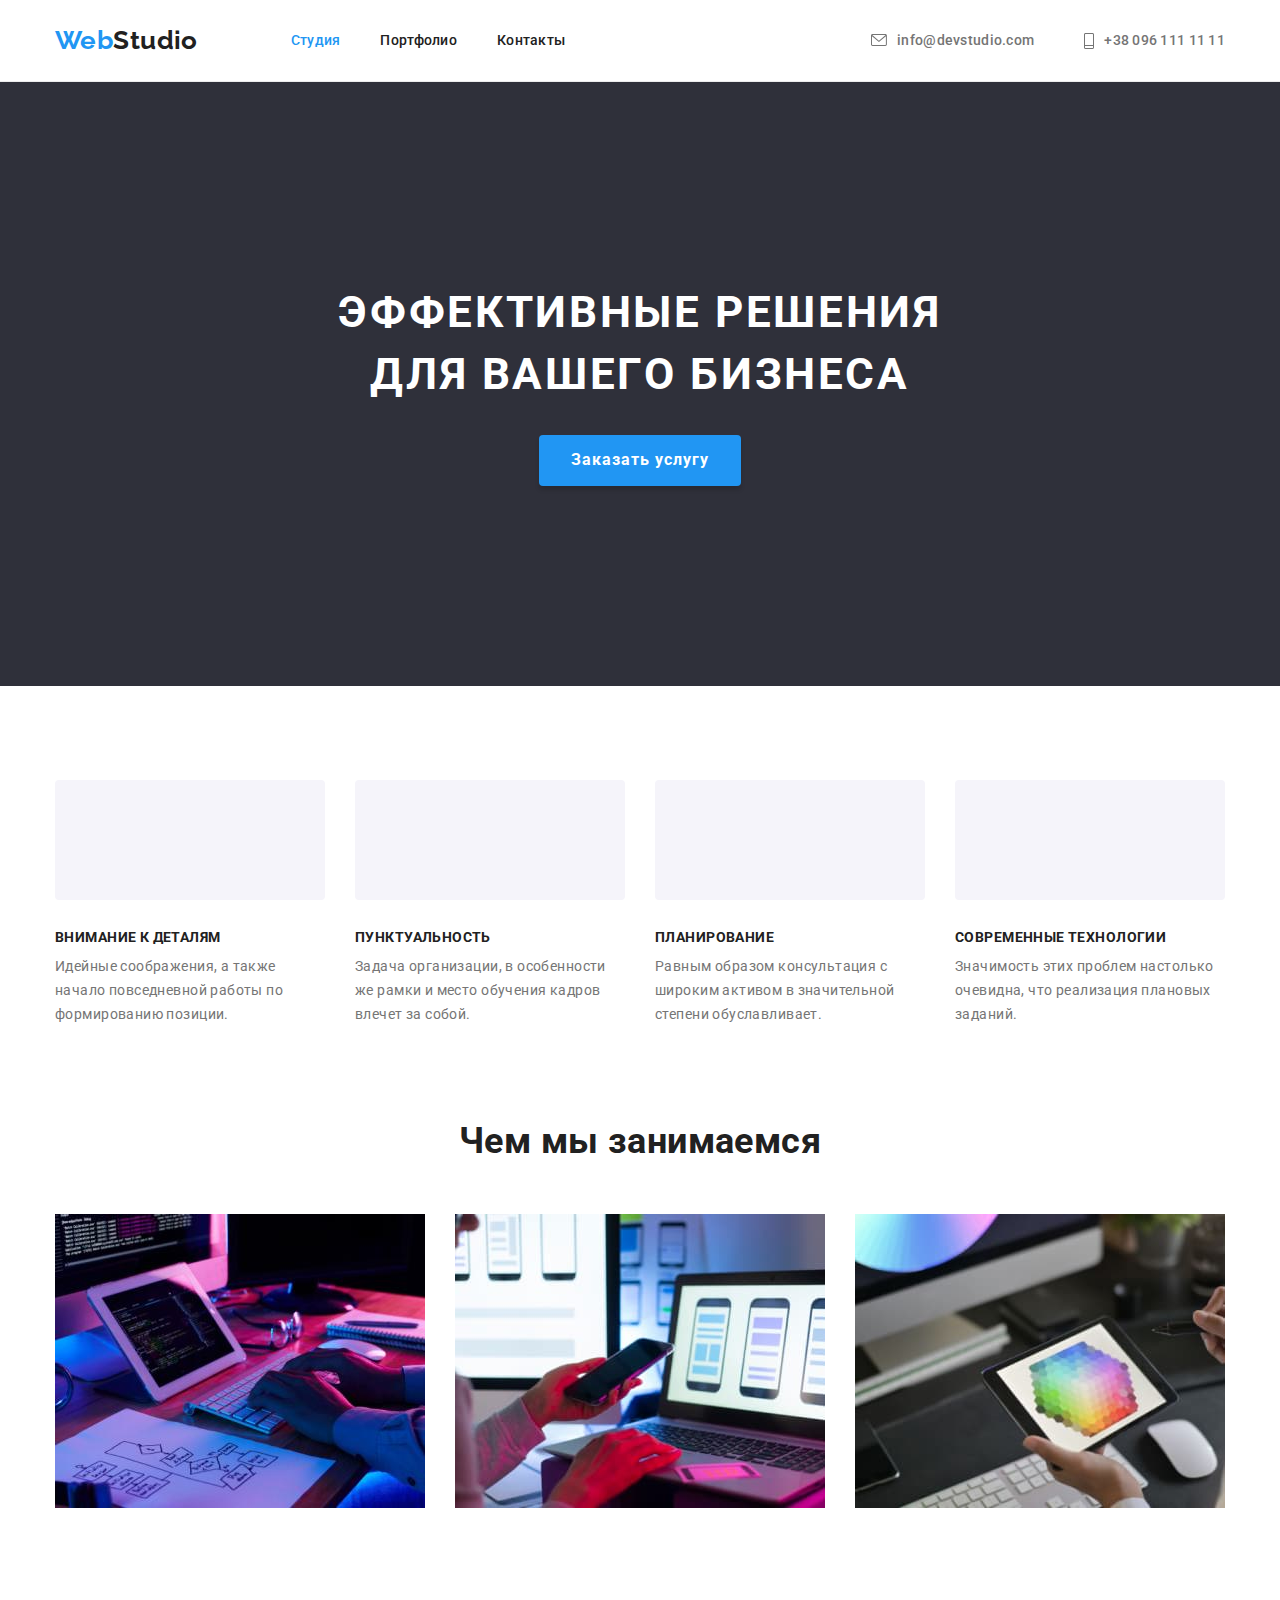
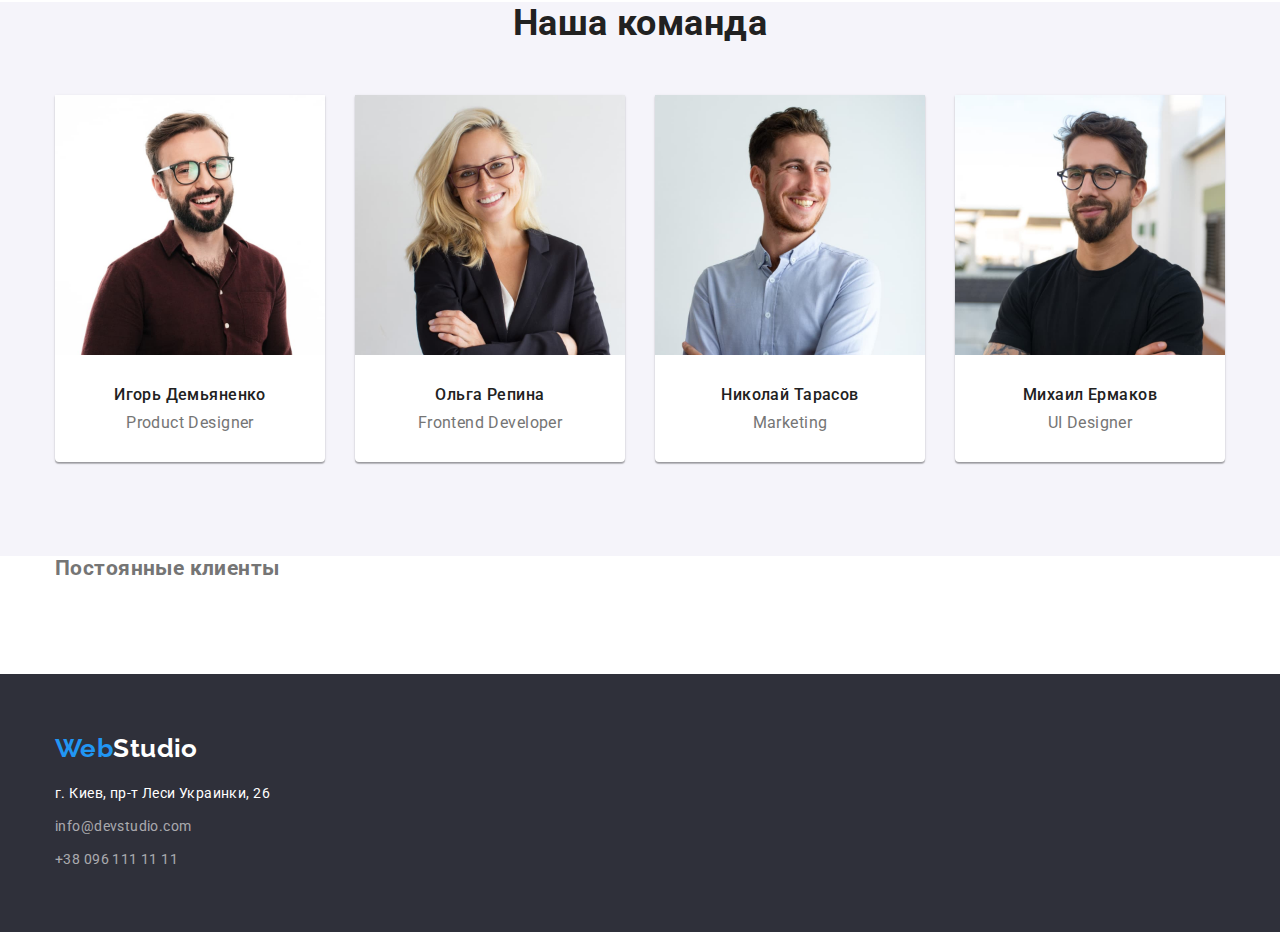
==== index.html @ cab708b4 "сделал коректировки" ====
<!DOCTYPE html>
<html lang="ru">
  <head>
    <meta charset="UTF-8" />
    <meta http-equiv="X-UA-Compatible" content="IE=edge" />
    <meta name="viewport" content="width=device-width, initial-scale=1.0" />
    <link
      href="https://fonts.googleapis.com/css2?family=Raleway:wght@700&family=Roboto:wght@400;500;700;900&display=swap"
      rel="stylesheet"
    />
    <link
      rel="stylesheet"
      href="https://cdnjs.cloudflare.com/ajax/libs/modern-normalize/1.1.0/modern-normalize.min.css"
    />
    <link rel="stylesheet" href="style/styles.css" />
    <title>goit-markup-hw-01</title>
  </head>
  <body>
    <!-- Шапка -->
    <header>
      <div class="conteiner main-nav">
        <nav class="navigator">
          <a href="./index.html" class="logo"><span class="logo-accent">Web</span>Studio</a>
          <ul class="site-nav list">
            <li class="item"><a href="" class="link curent">Студия</a></li>
            <li class="item">
              <a href="./portfolio.html" class="link">Портфолио</a>
            </li>
            <li class="item"><a href="" class="link">Контакты</a></li>
          </ul>
        </nav>
        <ul class="site-contact list">
          <li class="item">
            <a href="tomail:info@devstudio.com" class="link">
              <svg class="contact-icon" width="16" height="12">
                <use href="./images/icons.svg/spriteheader.svg#icon-envelope-hover"></use>
              </svg>
              info@devstudio.com
            </a>
          </li>
          <li class="item">
            <a href="tel:+380961111111" class="link">
              <svg class="contact-icon" width="10" height="16">
                <use href="./images/icons.svg/spriteheader.svg#icon-Vector-2"></use>
              </svg>
              +38 096 111 11 11</a
            >
          </li>
        </ul>
      </div>
    </header>
    <!-- Hero -->
    <main>
      <section class="hero">
        <div class="conteiner">
          <img src="" alt="" />
          <h1 class="title">Эффективные решения<br />для вашего бизнеса</h1>
          <button type="button" class="hero-button">Заказать услугу</button>
        </div>
      </section>
      <!-- peculiarities -->
      <section class="section">
        <div class="conteiner flex-conteiner">
          <h2 class="visually-hidden">Позиция сайта</h2>
          <ul class="feature-list list">
            <li class="item">
              <h3 class="title">Внимание к деталям</h3>
              <p class="paragraf">
                Идейные соображения, а также начало повседневной работы по формированию позиции.
              </p>
            </li>
            <li class="item">
              <h3 class="title">Пунктуальность</h3>
              <p class="paragraf">
                Задача организации, в особенности же рамки и место обучения кадров влечет за собой.
              </p>
            </li>
            <li class="item">
              <h3 class="title">Планирование</h3>
              <p class="paragraf">
                Равным образом консультация с широким активом в значительной степени обуславливает.
              </p>
            </li>
            <li class="item">
              <h3 class="title">Современные технологии</h3>
              <p class="paragraf">
                Значимость этих проблем настолько очевидна, что реализация плановых заданий.
              </p>
            </li>
          </ul>
        </div>
      </section>
      <!-- About -->
      <section class="section padding">
        <div class="conteiner">
          <h2 class="about-title">Чем мы занимаемся</h2>
          <ul class="flex-about list">
            <li class="item">
              <img src="./images/img1.jpg" alt="комп" width="370" />
            </li>
            <li class="item">
              <img src="./images/img2.jpg" alt="телефон" width="370" />
            </li>
            <li class="item">
              <img src="./images/img3.jpg" alt="планшет" width="370" />
            </li>
          </ul>
        </div>
      </section>
      <!-- Team -->
      <section class="about-team section">
        <div class="conteiner">
          <h2 class="title">Наша команда</h2>
          <ul class="flex-team list">
            <li class="item">
              <img src="./images/img(4)(1).jpg" alt="парень" width="270" />
              <h3 class="name">Игорь Демьяненко</h3>
              <p class="profession">Product Designer</p>
            </li>
            <li class="item">
              <img src="./images/img(5)(1).jpg" alt="девушка" width="270" />
              <h3 class="name">Ольга Репина</h3>
              <p class="profession">Frontend Developer</p>
            </li>
            <li class="item">
              <img src="./images/img(6)(1).jpg" alt="парень" width="270" />
              <h3 class="name">Николай Тарасов</h3>
              <p class="profession">Marketing</p>
            </li>
            <li class="item">
              <img src="./images/img(7)(1).jpg" alt="парень в очках" width="270" />
              <h3 class="name">Михаил Ермаков</h3>
              <p class="profession">UI Designer</p>
            </li>
          </ul>
        </div>
      </section>
      <section class="section company">
        <div class="conteiner">
          <h2>Постоянные клиенты</h2>
          <ul class="list">
            <li></li>
            <li></li>
            <li></li>
            <li></li>
            <li></li>
            <li></li>
          </ul>
        </div>
      </section>
    </main>
    <footer class="footer">
      <div class="conteiner contact-menu">
        <a href="./index.html" class="footer-logo"
          ><span class="logo-accent">Web</span><span class="footer-logo-accent">Studio</span></a
        >
        <address>
          <ul class="contact-footer list">
            <li class="item">
              <a href="https://goo.gl/maps/BdsSgtMAJnZPHCbD8" target="_blank" class="address">
                г. Киев, пр-т Леси Украинки, 26
              </a>
            </li>
            <li class="item">
              <a href="tomail:info@devstudio.com" class="link">info@devstudio.com</a>
            </li>
            <li class="item">
              <a href="tel:+380961111111" class="link">+38 096 111 11 11</a>
            </li>
          </ul>
        </address>
      </div>
    </footer>
  </body>
</html>
---- style/styles.css ----
:root {
  --primary-text-color: #757575;
  --accent-color: #2196f3;
  --text-title-color: #212121;
  --text-bottons-color: white;
}

.visually-hidden {
  display: none;
}
body {
  background-color: white;
  color: var(--primary-text-color);
  font-family: 'Roboto', sans-serif;
  font-size: 14px;
  letter-spacing: 0.03em;
}

h1,
h2,
h3,
h4,
h5,
h6,
p {
  padding: 0;
  margin: 0;
}
.list {
  list-style: none;
  padding: 0;
  margin: 0;
}

.conteiner {
  /* outline: 1px solid tomato; */
  width: 1200px;
  padding-left: 15px;
  padding-right: 15px;
  margin-left: auto;
  margin-right: auto;
}

.section {
  padding-top: 94px;
  padding-bottom: 94px;
}

img {
  display: block;
}

/* Logo */
header {
  border-bottom: 1px solid #ececec;
}
.main-nav {
  display: flex;
  align-items: center;
}

.logo {
  display: flex;
  padding-top: 25px;
  padding-bottom: 25px;
  margin-left: auto;

  color: var(--text-title-color);
  font-family: Raleway;
  font-style: normal;
  font-weight: 700;
  font-size: 26px;
  line-height: 31px;
  text-decoration: none;
}
.logo-accent {
  color: var(--accent-color);
}

.navigator {
  display: flex;
  align-items: center;
}
/* Site-nav */
.site-nav {
  display: flex;
  margin-left: 93px;
  align-items: center;
}

.site-nav .link {
  display: flex;
  padding-top: 32px;
  padding-bottom: 32px;
  color: var(--text-title-color);
  font-weight: 500;
  font-size: 14px;
  line-height: 1.1;
  letter-spacing: 0.02em;
  text-decoration: none;
  align-items: center;
}
.site-nav .item:not(:last-child) {
  margin-right: 40px;
}

.site-nav .link:hover,
.site-nav .link:focus,
.contact-footer .link:hover,
.contact-footer .link:focus {
  color: var(--accent-color);
}
.site-nav .link.curent {
  color: var(--accent-color);
}
.site-contact {
  display: flex;
  margin-left: auto;
  align-items: center;
}
.site-contact .item + .item {
  margin-left: 50px;
}

.site-contact .link {
  display: flex;
  align-items: center;
  padding-top: 32px;
  padding-bottom: 32px;

  color: var(--primary-text-color);
  font-weight: 500;
  font-size: 14px;
  line-height: 1.1;
  letter-spacing: 0.02em;
  text-decoration: none;
}

.site-contact .link:hover,
.site-contact .link:focus,
.logo-mail {
  color: var(--accent-color);
}

.contact-icon {
  align-items: center;
  margin-right: 10px;
  fill: currentColor;
}

.mail-icon:hover .mail-icon:focus {
  fill: currentColor;
}

/* страничка index.html */
/* Hero */

.hero-button {
  padding: 10px 32px;
  font-weight: 700;
  font-size: 16px;
  line-height: 1.9;
  display: flex;
  align-items: center;
  letter-spacing: 0.06em;
  color: var(--text-bottons-color);
  background-color: var(--accent-color);
  display: inline-block;
  box-shadow: 0px 4px 4px rgba(0, 0, 0, 0.15);
  border-radius: 4px;
  border: none;
}

.hero-button:hover,
.hero-button:focus {
  color: var(--text-title-color);
  background-color: var(--text-bottons-color);
}

.hero {
  background-color: #2f303a;
  text-align: center;
  padding-top: 200px;
  padding-bottom: 200px;
}

.hero .title {
  font-size: 44px;
  line-height: 1.4;
  letter-spacing: 0.06em;
  text-transform: uppercase;
  color: var(--text-bottons-color);
  margin-top: 0;
  margin-bottom: 30px;
}

/* peculiarities */
.feature-list {
  display: flex;
  flex-direction: row;
}

.feature-list .title {
  margin-top: 0;
  margin-bottom: 10px;
  color: var(--text-title-color);
  font-weight: 700;
  font-size: 14px;
  line-height: 1.1;
  letter-spacing: 0.03em;
  text-transform: uppercase;
}

.feature-list .paragraf {
  width: 270px;
  font-size: 14px;
  line-height: 1.7;
  margin-top: 0;
  margin-bottom: 0;
}

.feature-list .item:not(:last-child) {
  margin-right: 30px;
}

.feature-list .item::before {
  margin-bottom: 30px;
  display: block;
  content: '';
  height: 120px;
  background: #f5f4fa;
  background-image: url(../images/icons.svg/aerial1.svg);
  background-size: 70px 70px;
  background-repeat: no-repeat;
  background-position: center;
  border-radius: 4px;
}

/* About */
.padding {
  padding-top: 0;
}

.flex-about {
  display: flex;
  flex-direction: row;
  align-items: center;
}

.flex-about .item:not(:last-child) {
  margin-right: 30px;
}

.about-title {
  color: var(--text-title-color);
  margin-bottom: 50px;
  font-weight: 700;
  font-size: 36px;
  line-height: 1.2;
  text-align: center;
}
/* About team */

.about-team {
  padding-top: 0;
  background: #f5f4fa;
}

.flex-team {
  display: flex;
  flex-direction: row;
}

.flex-team .item {
  background-color: var(--text-bottons-color);
  box-shadow: 0px 1px 3px rgba(0, 0, 0, 0.12), 0px 1px 1px rgba(0, 0, 0, 0.14),
    0px 2px 1px rgba(0, 0, 0, 0.2);
  border-radius: 0px 0px 4px 4px;
}
.flex-team .item:not(:last-child) {
  margin-right: 30px;
}

.about-team .title {
  color: var(--text-title-color);
  margin-top: 0;
  margin-bottom: 50px;
  font-weight: 700;
  font-size: 36px;
  line-height: 1.2;
  text-align: center;
}
.about-team .name {
  color: var(--text-title-color);
  margin-top: 30px;
  margin-bottom: 10px;
  font-weight: 500;
  font-size: 16px;
  line-height: 1.2;
  text-align: center;
}

.about-team .profession {
  color: var(--primary-text-color);
  margin-top: 0;
  margin-bottom: 30px;
  font-size: 16px;
  line-height: 1.1;
  text-align: center;
}

/* Compay */

.company {
  padding-top: 0;
}

/* footer */

.footer {
  background-color: #2f303a;
  padding-top: 60px;
  padding-bottom: 60px;
}

.footer-logo {
  display: block;
  margin-bottom: 20px;
  color: var(--text-title-color);
  font-family: Raleway;
  font-style: normal;
  font-weight: 700;
  font-size: 26px;
  line-height: 1.1;
  text-decoration: none;
}
.footer-logo-accent {
  color: var(--text-bottons-color);
}

.contact-footer .link {
  font-size: 14px;
  line-height: 1.7;
  color: rgba(255, 255, 255, 0.6);
  text-decoration: none;
  font-style: normal;
}

.contact-footer .contact-footer {
  /* background-color: tomato; */
}

.contact-footer .item {
  margin-bottom: 9px;
}

.contact-footer .item:last-child {
  margin-bottom: 0px;
}

.address {
  font-style: normal;
  text-decoration: none;
  font-size: 14px;
  line-height: 1.7;
  color: var(--text-bottons-color);
}
/* portfolio.html */

.flex-buttons {
  display: flex;
  justify-content: center;
  margin-top: 0;
  margin-bottom: 50px;
}
.flex-buttons .item {
  margin-right: 8px;
}

.flex-buttons .item:last-child {
  margin-right: 0;
}
.buttons {
  padding: 6px 22px;
  font-weight: 500;
  font-size: 16px;
  line-height: 1.6;
  text-align: center;
  letter-spacing: 0.03em;
  color: var(--text-title-color);
  cursor: pointer;
  border: transparent;
  border-radius: 4px;
  /* box-shadow: 0px 3px 1px rgba(0, 0, 0, 0.1), 0px 1px 2px rgba(0, 0, 0, 0.08),
    0px 2px 2px rgba(0, 0, 0, 0.12); */
}

.buttons:hover,
.buttons:focus {
  color: var(--text-bottons-color);
  background-color: var(--accent-color);
  box-shadow: 0px 3px 1px rgba(0, 0, 0, 0.1), 0px 1px 2px rgba(0, 0, 0, 0.08),
    0px 2px 2px rgba(0, 0, 0, 0.12);
}

.list-projects {
  display: flex;
  flex-wrap: wrap;
}

.list-projects .item {
  flex-basis: calc((100% - 60px) / 3);
  margin-right: 30px;
  margin-bottom: 30px;
}

.list-projects .item:nth-child(3n + 3) {
  margin-right: 0;
}

.list-projects .item:nth-last-child(-n + 3) {
  margin-bottom: 0;
}

.project-title {
  border-left: 1px solid #eeeeee;
  border-right: 1px solid #eeeeee;
  border-bottom: 1px solid #eeeeee;
  padding: 20px 24px;
  width: 370px;
}

.list-projects .project {
  color: var(--text-title-color);
  font-weight: 700;
  font-size: 18px;
  line-height: 2;
  letter-spacing: 0.06em;
  text-decoration: none;
}

.list-projects .diction {
  color: var(--primary-text-color);
  margin-top: 4px;
  font-size: 16px;
  line-height: 1.8;
}

.list-projects a {
  text-decoration: none;
}
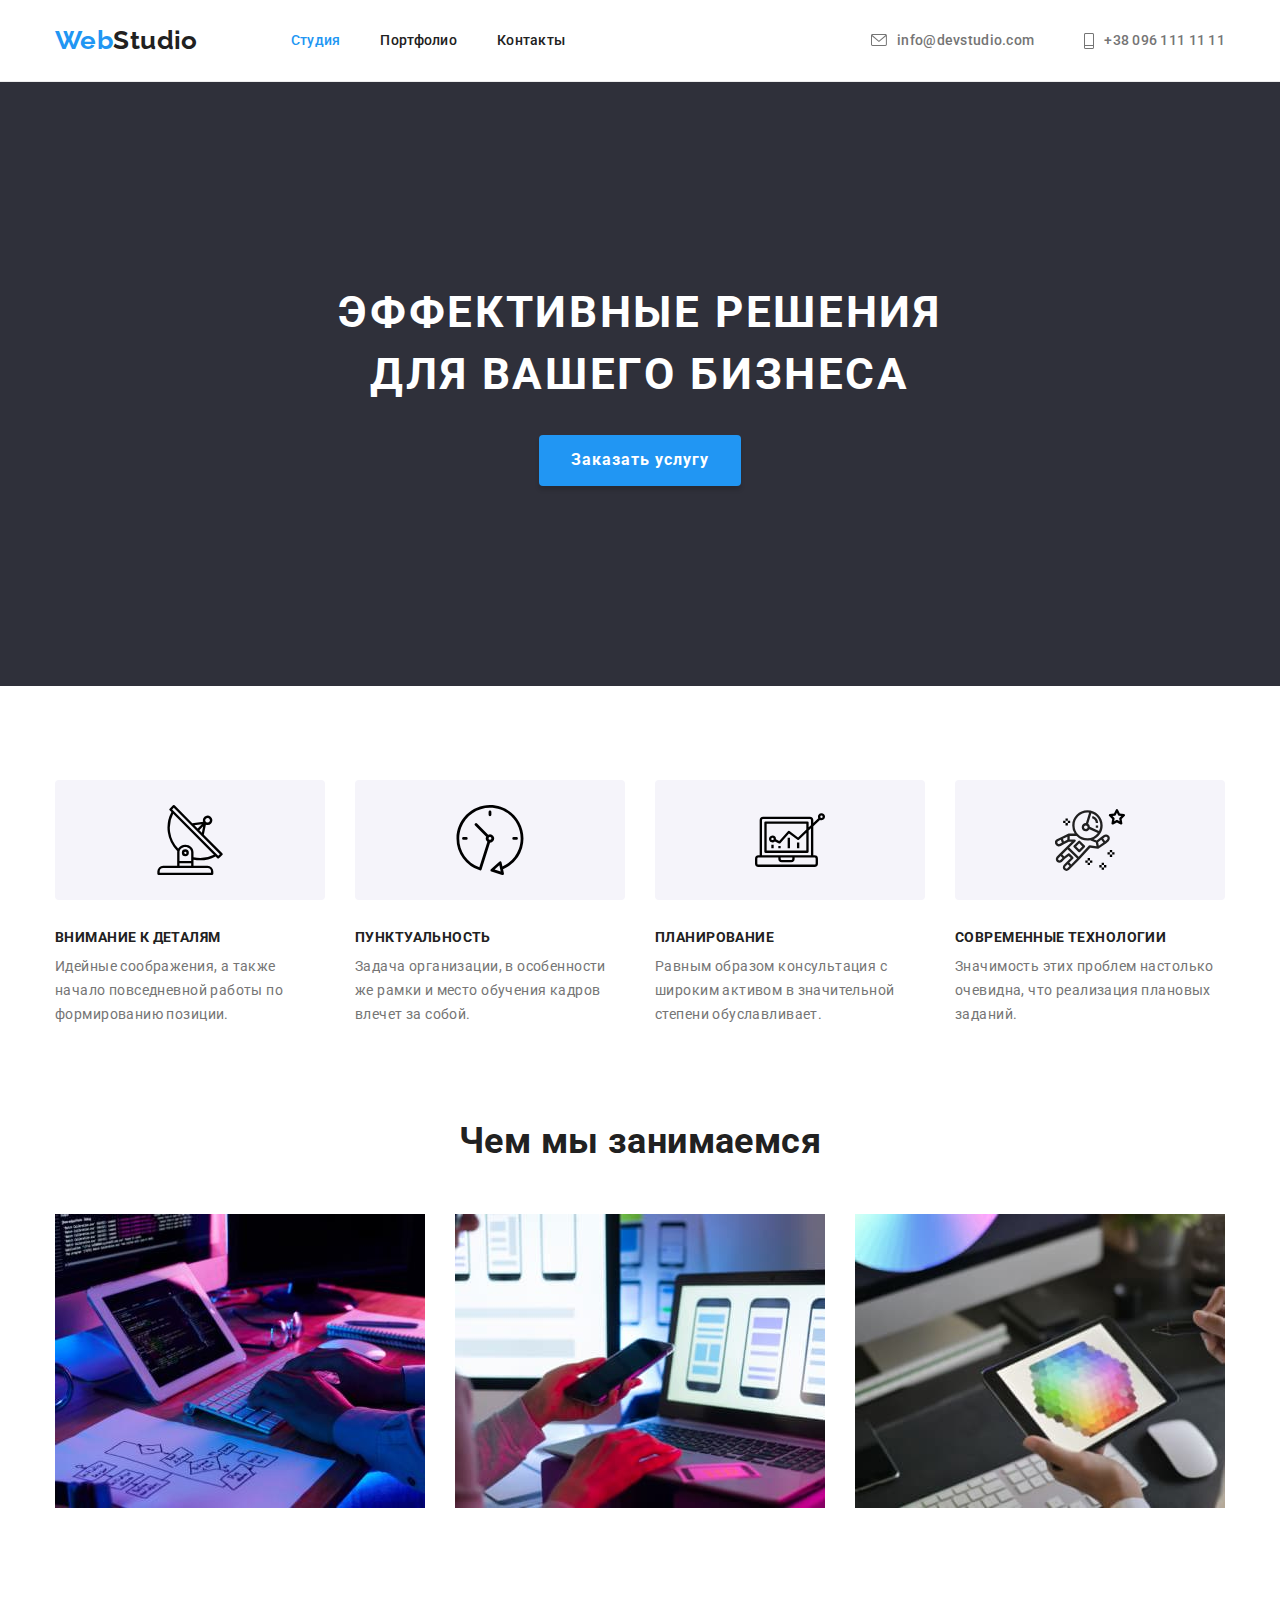
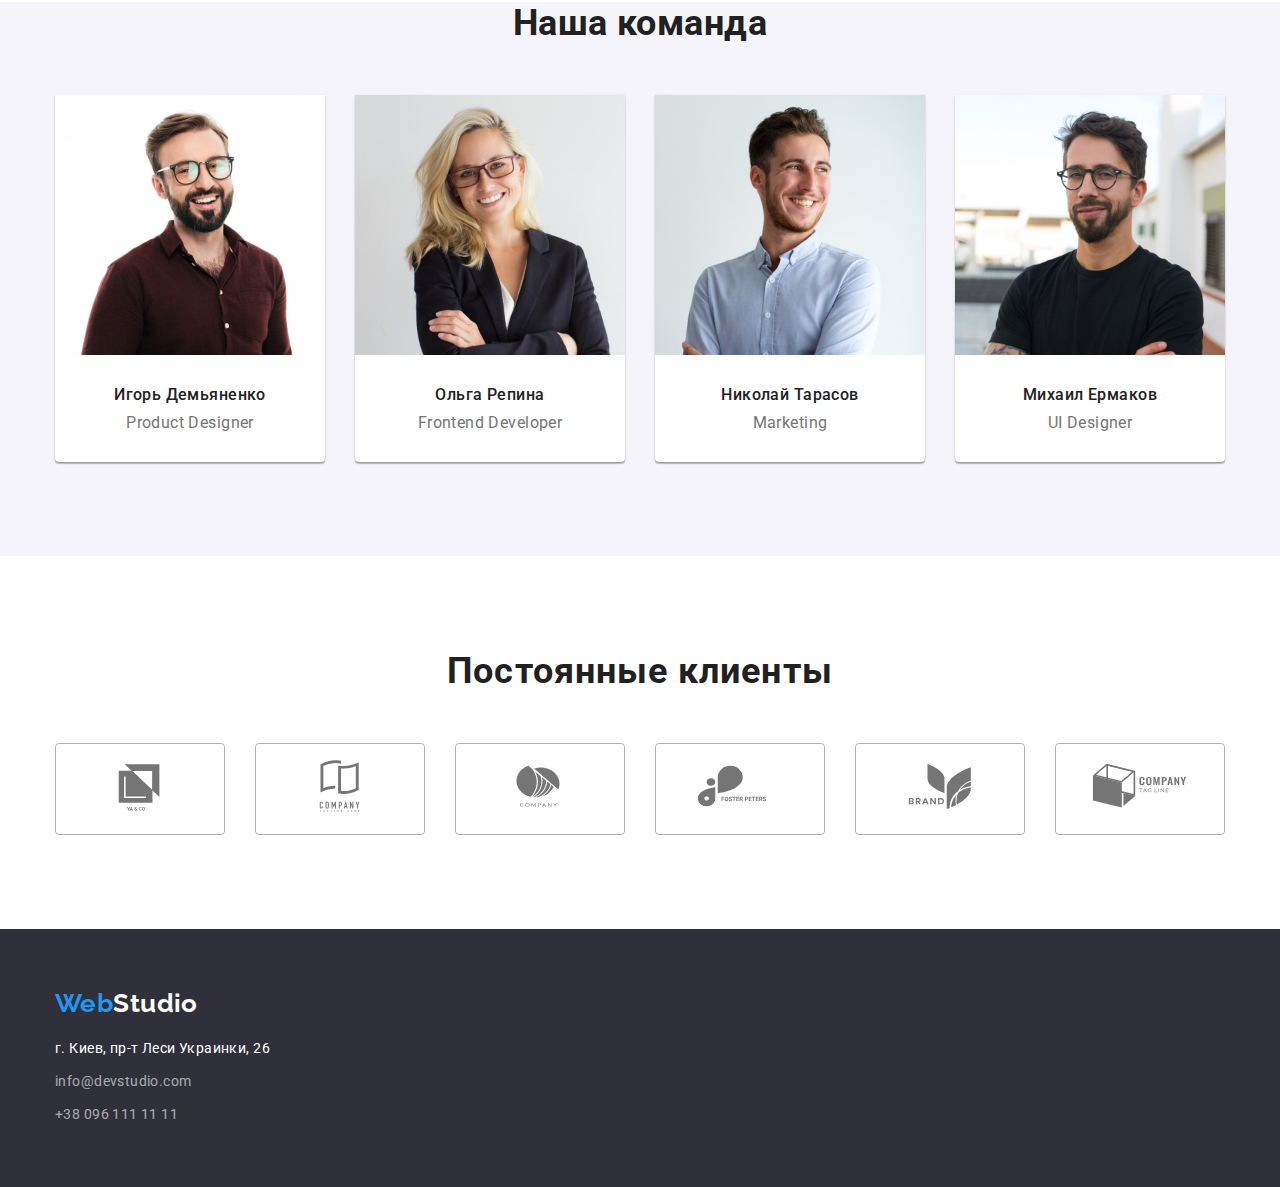
==== commit fea54b2b: "+" ====
--- a/index.html
+++ b/index.html
@@ -33,7 +33,7 @@
           <li class="item">
             <a href="tomail:info@devstudio.com" class="link">
               <svg class="contact-icon" width="16" height="12">
-                <use href="./images/icons.svg/spriteheader.svg#icon-envelope-hover"></use>
+                <use href="./images/icons.svg/header.svg#icon-envelope-hover"></use>
               </svg>
               info@devstudio.com
             </a>
@@ -41,7 +41,7 @@
           <li class="item">
             <a href="tel:+380961111111" class="link">
               <svg class="contact-icon" width="10" height="16">
-                <use href="./images/icons.svg/spriteheader.svg#icon-Vector-2"></use>
+                <use href="./images/icons.svg/header.svg#icon-Vector-2"></use>
               </svg>
               +38 096 111 11 11</a
             >
@@ -64,24 +64,44 @@
           <h2 class="visually-hidden">Позиция сайта</h2>
           <ul class="feature-list list">
             <li class="item">
+              <div class="icon-conteiner">
+                <svg class="feature-icon" width="70" height="70">
+                  <use href="./images/icons.svg/sprite.svg#icon-antenna-1"></use>
+                </svg>
+              </div>
               <h3 class="title">Внимание к деталям</h3>
               <p class="paragraf">
                 Идейные соображения, а также начало повседневной работы по формированию позиции.
               </p>
             </li>
             <li class="item">
+              <div class="icon-conteiner">
+                <svg class="feature-icon" width="70" height="70">
+                  <use href="./images/icons.svg/sprite.svg#icon-clock-1"></use>
+                </svg>
+              </div>
               <h3 class="title">Пунктуальность</h3>
               <p class="paragraf">
                 Задача организации, в особенности же рамки и место обучения кадров влечет за собой.
               </p>
             </li>
             <li class="item">
+              <div class="icon-conteiner">
+                <svg class="feature-icon" width="70" height="70">
+                  <use href="./images/icons.svg/sprite.svg#icon-diagram-1"></use>
+                </svg>
+              </div>
               <h3 class="title">Планирование</h3>
               <p class="paragraf">
                 Равным образом консультация с широким активом в значительной степени обуславливает.
               </p>
             </li>
             <li class="item">
+              <div class="icon-conteiner">
+                <svg class="feature-icon" width="70" height="70">
+                  <use href="./images/icons.svg/sprite.svg#icon-astronaut-1"></use>
+                </svg>
+              </div>
               <h3 class="title">Современные технологии</h3>
               <p class="paragraf">
                 Значимость этих проблем настолько очевидна, что реализация плановых заданий.
@@ -135,16 +155,53 @@
           </ul>
         </div>
       </section>
+      <!-- Company -->
       <section class="section company">
         <div class="conteiner">
-          <h2>Постоянные клиенты</h2>
-          <ul class="list">
-            <li></li>
-            <li></li>
-            <li></li>
-            <li></li>
-            <li></li>
-            <li></li>
+          <h2 class="company-title">Постоянные клиенты</h2>
+          <ul class="company-item list">
+            <li class="company-conteiner">
+              <a href="" class="company-link">
+                <svg class="icon-company" width="106" height="60">
+                  <use href="./images/icons.svg/sprite.svg#icon-Logo"></use>
+                </svg>
+              </a>
+            </li>
+            <li class="company-conteiner">
+              <a href="" class="company-link">
+                <svg class="icon-company" width="106" height="60">
+                  <use href="./images/icons.svg/sprite.svg#icon-Logo-1"></use>
+                </svg>
+              </a>
+            </li>
+            <li class="company-conteiner">
+              <a href="" class="company-link">
+                <svg class="icon-company" width="106" height="60">
+                  <use href="./images/icons.svg/sprite.svg#icon-Logo-2"></use>
+                </svg>
+              </a>
+            </li>
+            <li class="company-conteiner">
+              <a href="" class="company-link">
+                <svg class="icon-company" width="106" height="60">
+                  <use href="./images/icons.svg/sprite.svg#icon-Logo-3"></use>
+                </svg>
+              </a>
+            </li>
+            <li class="company-conteiner">
+              <a href="" class="company-link">
+                <svg class="icon-company" width="106" height="60">
+                  <use href="./images/icons.svg/sprite.svg#icon-Logo-4"></use>
+                </svg>
+              </a>
+            </li>
+            <li class="company-conteiner">
+              <a href="" class="company-link">
+                <svg class="icon-company" width="106" height="60">
+                  <use href="./images/icons.svg/sprite.svg#icon-Logo-6"></use>
+                </svg>
+              </a>
+            </li>
           </ul>
         </div>
       </section>
--- a/style/styles.css
+++ b/style/styles.css
@@ -148,10 +148,6 @@
   fill: currentColor;
 }
 
-.mail-icon:hover .mail-icon:focus {
-  fill: currentColor;
-}
-
 /* страничка index.html */
 /* Hero */
 
@@ -195,6 +191,22 @@
 }
 
 /* peculiarities */
+
+.icon-conteiner {
+  background: #f5f4fa;
+  border-radius: 4px;
+  width: 270px;
+  height: 120px;
+  margin-bottom: 30px;
+  display: flex;
+  align-items: center;
+  justify-content: center;
+}
+
+.feature-icon {
+  align-items: center;
+}
+
 .feature-list {
   display: flex;
   flex-direction: row;
@@ -221,19 +233,6 @@
 
 .feature-list .item:not(:last-child) {
   margin-right: 30px;
-}
-
-.feature-list .item::before {
-  margin-bottom: 30px;
-  display: block;
-  content: '';
-  height: 120px;
-  background: #f5f4fa;
-  background-image: url(../images/icons.svg/aerial1.svg);
-  background-size: 70px 70px;
-  background-repeat: no-repeat;
-  background-position: center;
-  border-radius: 4px;
 }
 
 /* About */
@@ -311,8 +310,54 @@
 
 /* Compay */
 
-.company {
-  padding-top: 0;
+.company-title {
+  margin-bottom: 50px;
+  font-family: 'Roboto';
+  font-style: normal;
+  font-weight: 700;
+  font-size: 36px;
+  line-height: 1.2;
+  text-align: center;
+  letter-spacing: 0.03em;
+  color: var(--text-title-color);
+}
+
+.company-item {
+  display: flex;
+}
+
+.company-conteiner {
+  margin-right: 30px;
+  display: flex;
+  justify-content: center;
+  align-items: center;
+  border: 1px solid #afb1b8;
+  border-radius: 4px;
+  width: 170px;
+  height: 92px;
+  cursor: pointer;
+}
+
+.company-conteiner:hover,
+.company-conteiner:focus {
+  border: 1px solid var(--accent-color);
+}
+
+.company-link {
+  color: var(--primary-text-color);
+}
+
+.company-link:hover,
+.company-link:focus {
+  color: var(--accent-color);
+}
+
+.icon-company {
+  fill: currentColor;
+}
+
+.company-conteiner:last-child {
+  margin-right: 0;
 }
 
 /* footer */
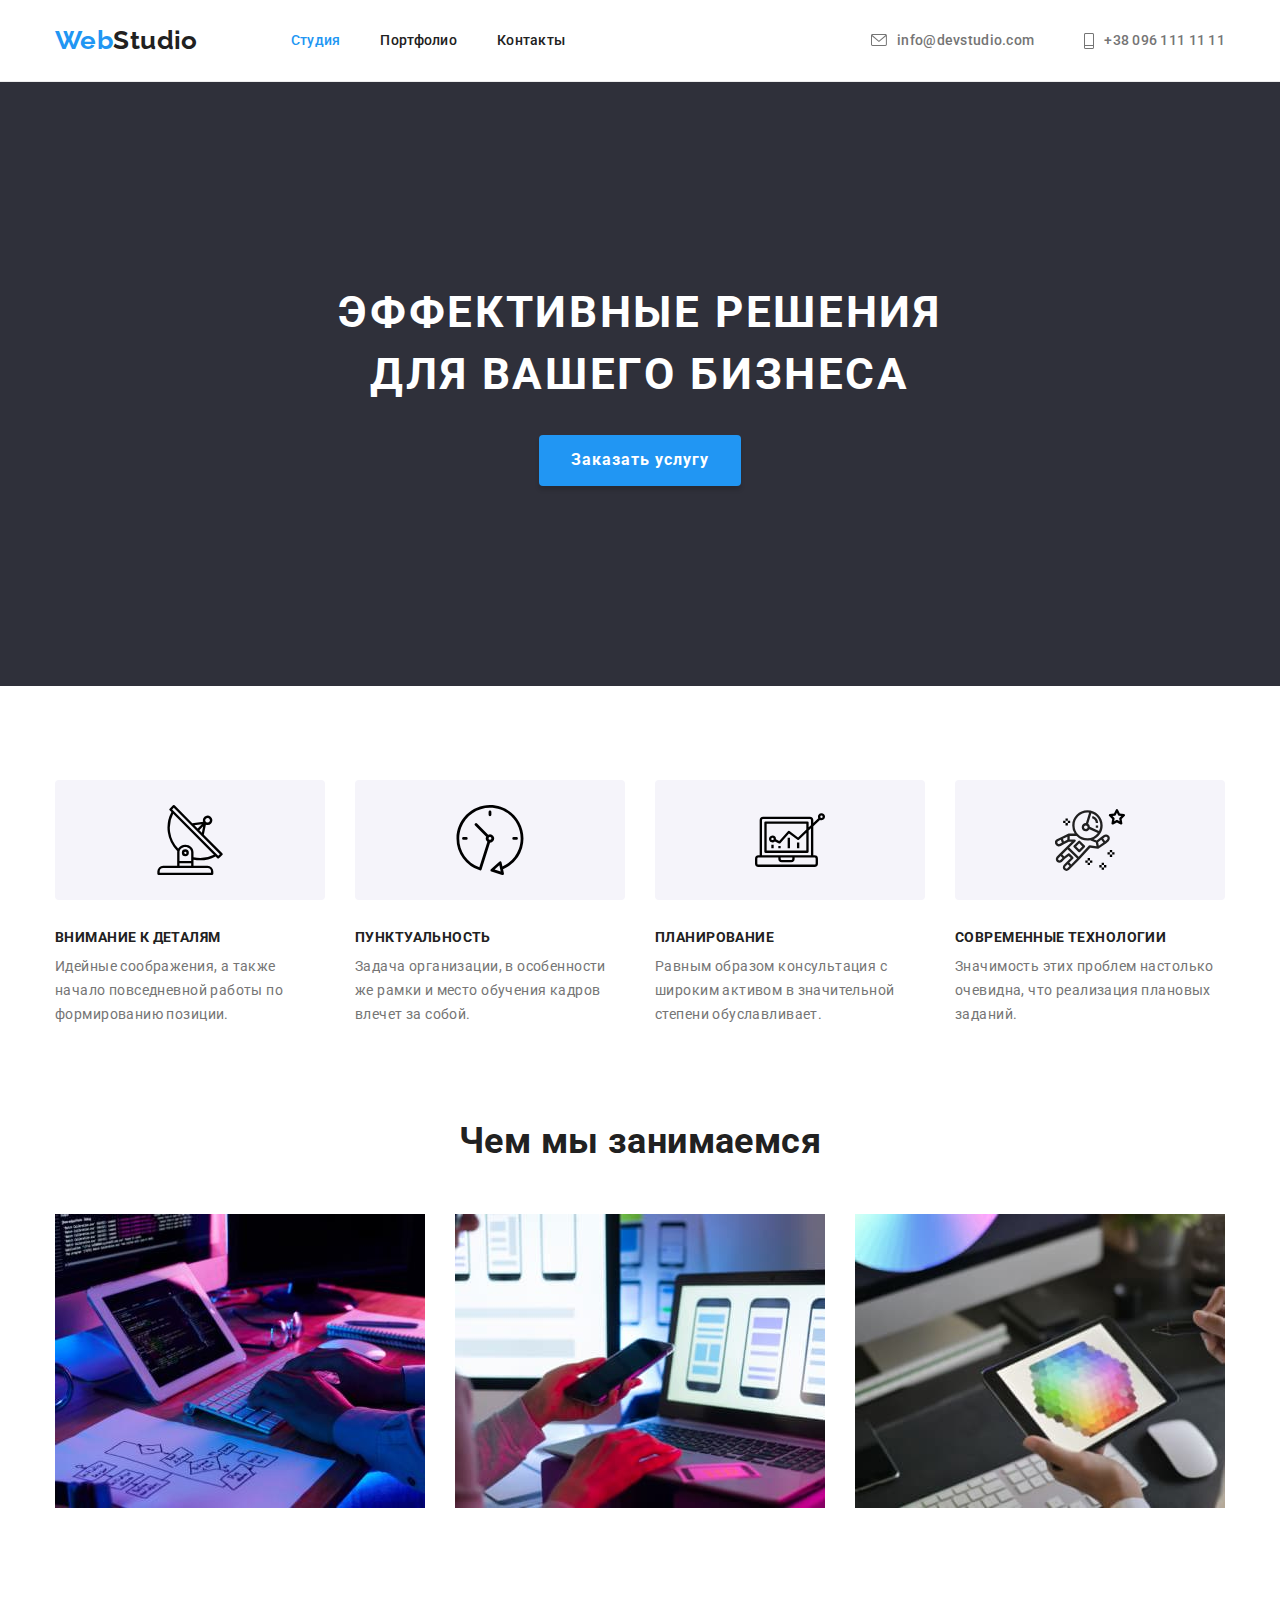
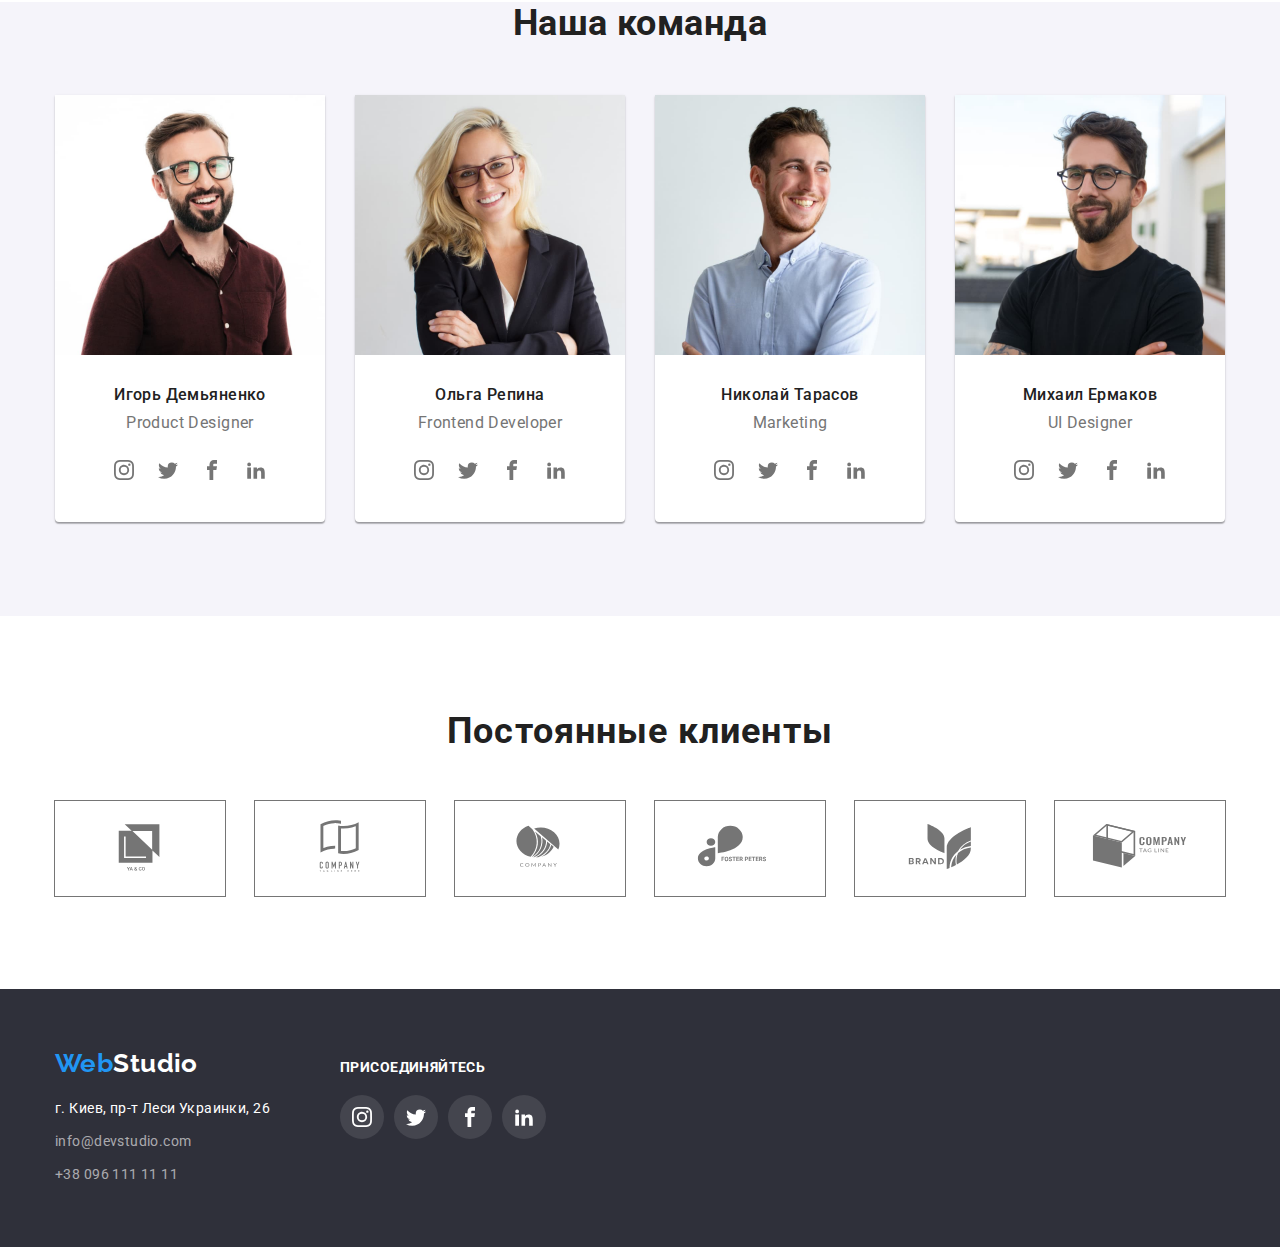
==== commit 18614c27: "дз№4" ====
--- a/index.html
+++ b/index.html
@@ -136,21 +136,129 @@
               <img src="./images/img(4)(1).jpg" alt="парень" width="270" />
               <h3 class="name">Игорь Демьяненко</h3>
               <p class="profession">Product Designer</p>
+              <ul class="flex-social-media list">
+                <li>
+                  <a href="" class="social-link">
+                    <svg class="social-logo" width="20" height="20">
+                      <use href="./images/icons.svg/sprite.svg#icon-instagram"></use></svg
+                  ></a>
+                </li>
+                <li>
+                  <a href="" class="social-link">
+                    <svg class="social-logo" width="20" height="20">
+                      <use href="./images/icons.svg/sprite.svg#icon-twitter"></use></svg
+                  ></a>
+                </li>
+                <li>
+                  <a href="" class="social-link">
+                    <svg class="social-logo" width="20" height="20">
+                      <use href="./images/icons.svg/sprite.svg#icon-facebook"></use></svg
+                  ></a>
+                </li>
+                <li></li>
+                <li>
+                  <a href="" class="social-link">
+                    <svg class="social-logo" width="20" height="20">
+                      <use href="./images/icons.svg/sprite.svg#icon-linkedin2"></use></svg
+                  ></a>
+                </li>
+              </ul>
             </li>
             <li class="item">
               <img src="./images/img(5)(1).jpg" alt="девушка" width="270" />
               <h3 class="name">Ольга Репина</h3>
               <p class="profession">Frontend Developer</p>
+              <ul class="flex-social-media list">
+                <li>
+                  <a href="" class="social-link">
+                    <svg class="social-logo" width="20" height="20">
+                      <use href="./images/icons.svg/sprite.svg#icon-instagram"></use></svg
+                  ></a>
+                </li>
+                <li>
+                  <a href="" class="social-link">
+                    <svg class="social-logo" width="20" height="20">
+                      <use href="./images/icons.svg/sprite.svg#icon-twitter"></use></svg
+                  ></a>
+                </li>
+                <li>
+                  <a href="" class="social-link">
+                    <svg class="social-logo" width="20" height="20">
+                      <use href="./images/icons.svg/sprite.svg#icon-facebook"></use></svg
+                  ></a>
+                </li>
+                <li></li>
+                <li>
+                  <a href="" class="social-link">
+                    <svg class="social-logo" width="20" height="20">
+                      <use href="./images/icons.svg/sprite.svg#icon-linkedin2"></use></svg
+                  ></a>
+                </li>
+              </ul>
             </li>
             <li class="item">
               <img src="./images/img(6)(1).jpg" alt="парень" width="270" />
               <h3 class="name">Николай Тарасов</h3>
               <p class="profession">Marketing</p>
+              <ul class="flex-social-media list">
+                <li>
+                  <a href="" class="social-link">
+                    <svg class="social-logo" width="20" height="20">
+                      <use href="./images/icons.svg/sprite.svg#icon-instagram"></use></svg
+                  ></a>
+                </li>
+                <li>
+                  <a href="" class="social-link">
+                    <svg class="social-logo" width="20" height="20">
+                      <use href="./images/icons.svg/sprite.svg#icon-twitter"></use></svg
+                  ></a>
+                </li>
+                <li>
+                  <a href="" class="social-link">
+                    <svg class="social-logo" width="20" height="20">
+                      <use href="./images/icons.svg/sprite.svg#icon-facebook"></use></svg
+                  ></a>
+                </li>
+                <li></li>
+                <li>
+                  <a href="" class="social-link">
+                    <svg class="social-logo" width="20" height="20">
+                      <use href="./images/icons.svg/sprite.svg#icon-linkedin2"></use></svg
+                  ></a>
+                </li>
+              </ul>
             </li>
             <li class="item">
               <img src="./images/img(7)(1).jpg" alt="парень в очках" width="270" />
               <h3 class="name">Михаил Ермаков</h3>
               <p class="profession">UI Designer</p>
+              <ul class="flex-social-media list">
+                <li>
+                  <a href="" class="social-link">
+                    <svg class="social-logo" width="20" height="20">
+                      <use href="./images/icons.svg/sprite.svg#icon-instagram"></use></svg
+                  ></a>
+                </li>
+                <li>
+                  <a href="" class="social-link">
+                    <svg class="social-logo" width="20" height="20">
+                      <use href="./images/icons.svg/sprite.svg#icon-twitter"></use></svg
+                  ></a>
+                </li>
+                <li>
+                  <a href="" class="social-link">
+                    <svg class="social-logo" width="20" height="20">
+                      <use href="./images/icons.svg/sprite.svg#icon-facebook"></use></svg
+                  ></a>
+                </li>
+                <li></li>
+                <li>
+                  <a href="" class="social-link">
+                    <svg class="social-logo" width="20" height="20">
+                      <use href="./images/icons.svg/sprite.svg#icon-linkedin2"></use></svg
+                  ></a>
+                </li>
+              </ul>
             </li>
           </ul>
         </div>
@@ -208,24 +316,56 @@
     </main>
     <footer class="footer">
       <div class="conteiner contact-menu">
-        <a href="./index.html" class="footer-logo"
-          ><span class="logo-accent">Web</span><span class="footer-logo-accent">Studio</span></a
-        >
-        <address>
-          <ul class="contact-footer list">
-            <li class="item">
-              <a href="https://goo.gl/maps/BdsSgtMAJnZPHCbD8" target="_blank" class="address">
-                г. Киев, пр-т Леси Украинки, 26
-              </a>
-            </li>
-            <li class="item">
-              <a href="tomail:info@devstudio.com" class="link">info@devstudio.com</a>
-            </li>
-            <li class="item">
-              <a href="tel:+380961111111" class="link">+38 096 111 11 11</a>
-            </li>
-          </ul>
-        </address>
+        <div>
+          <a href="./index.html" class="footer-logo"
+            ><span class="logo-accent">Web</span><span class="footer-logo-accent">Studio</span></a
+          >
+          <address>
+            <ul class="contact-footer list">
+              <li class="item">
+                <a href="https://goo.gl/maps/BdsSgtMAJnZPHCbD8" target="_blank" class="address">
+                  г. Киев, пр-т Леси Украинки, 26
+                </a>
+              </li>
+              <li class="item">
+                <a href="tomail:info@devstudio.com" class="link">info@devstudio.com</a>
+              </li>
+              <li class="item">
+                <a href="tel:+380961111111" class="link">+38 096 111 11 11</a>
+              </li>
+            </ul>
+          </address>
+        </div>
+        <div class="connect">
+          <h3 class="footer-social">присоединяйтесь</h3>
+          <ul class="footer-list list">
+            <li class="footer-social-item">
+              <a href="" class="footer-social-link">
+                <svg class="footer-social-logo" width="20" height="20">
+                  <use href="./images/icons.svg/sprite.svg#icon-instagram"></use></svg
+              ></a>
+            </li>
+            <li class="footer-social-item">
+              <a href="" class="footer-social-link">
+                <svg class="footer-social-logo" width="20" height="20">
+                  <use href="./images/icons.svg/sprite.svg#icon-twitter"></use></svg
+              ></a>
+            </li>
+            <li class="footer-social-item">
+              <a href="" class="footer-social-link">
+                <svg class="footer-social-logo" width="20" height="20">
+                  <use href="./images/icons.svg/sprite.svg#icon-facebook"></use></svg
+              ></a>
+            </li>
+            <li></li>
+            <li class="footer-social-item">
+              <a href="" class="footer-social-link">
+                <svg class="footer-social-logo" width="20" height="20">
+                  <use href="./images/icons.svg/sprite.svg#icon-linkedin2"></use></svg
+              ></a>
+            </li>
+          </ul>
+        </div>
       </div>
     </footer>
   </body>
--- a/style/styles.css
+++ b/style/styles.css
@@ -33,7 +33,6 @@
 }
 
 .conteiner {
-  /* outline: 1px solid tomato; */
   width: 1200px;
   padding-left: 15px;
   padding-right: 15px;
@@ -302,10 +301,36 @@
 .about-team .profession {
   color: var(--primary-text-color);
   margin-top: 0;
-  margin-bottom: 30px;
+  margin-bottom: 16px;
   font-size: 16px;
   line-height: 1.1;
   text-align: center;
+}
+
+.flex-social-media {
+  display: flex;
+  margin-bottom: 30px;
+  justify-content: center;
+}
+
+.social-link {
+  width: 44px;
+  height: 44px;
+  display: flex;
+  justify-content: center;
+  align-items: center;
+  color: var(--primary-text-color);
+}
+
+.social-link:hover,
+.social-link:focus {
+  color: var(--text-bottons-color);
+  background-color: var(--accent-color);
+  border-radius: 50%;
+}
+
+.social-logo {
+  fill: currentColor;
 }
 
 /* Compay */
@@ -331,25 +356,22 @@
   display: flex;
   justify-content: center;
   align-items: center;
-  border: 1px solid #afb1b8;
   border-radius: 4px;
   width: 170px;
   height: 92px;
   cursor: pointer;
 }
 
-.company-conteiner:hover,
-.company-conteiner:focus {
-  border: 1px solid var(--accent-color);
-}
-
 .company-link {
-  color: var(--primary-text-color);
+  padding: 16px 32px;
+  color: var(--primary-text-color);
+  border: 1px solid var(--primary-text-color);
 }
 
 .company-link:hover,
 .company-link:focus {
   color: var(--accent-color);
+  border: 1px solid var(--accent-color);
 }
 
 .icon-company {
@@ -368,6 +390,11 @@
   padding-bottom: 60px;
 }
 
+.contact-menu {
+  display: flex;
+  align-items: baseline;
+}
+
 .footer-logo {
   display: block;
   margin-bottom: 20px;
@@ -391,10 +418,6 @@
   font-style: normal;
 }
 
-.contact-footer .contact-footer {
-  /* background-color: tomato; */
-}
-
 .contact-footer .item {
   margin-bottom: 9px;
 }
@@ -409,6 +432,49 @@
   font-size: 14px;
   line-height: 1.7;
   color: var(--text-bottons-color);
+}
+
+.footer-social {
+  font-family: 'Roboto';
+  font-weight: 700;
+  font-size: 14px;
+  line-height: 16px;
+  letter-spacing: 0.03em;
+  color: var(--text-bottons-color);
+  text-transform: uppercase;
+}
+
+.connect {
+  margin-left: 70px;
+}
+
+.footer-list {
+  display: flex;
+  margin-top: 20px;
+}
+
+.footer-social-item:not(:last-child) {
+  margin-right: 10px;
+}
+
+.footer-social-link {
+  width: 44px;
+  height: 44px;
+  display: flex;
+  justify-content: center;
+  align-items: center;
+  color: var(--primary-text-color);
+  border-radius: 50%;
+  background: rgba(255, 255, 255, 0.1);
+}
+
+.footer-social-link:hover,
+.footer-social-link:focus {
+  background-color: var(--accent-color);
+}
+
+.footer-social-logo {
+  fill: var(--text-bottons-color);
 }
 /* portfolio.html */
 
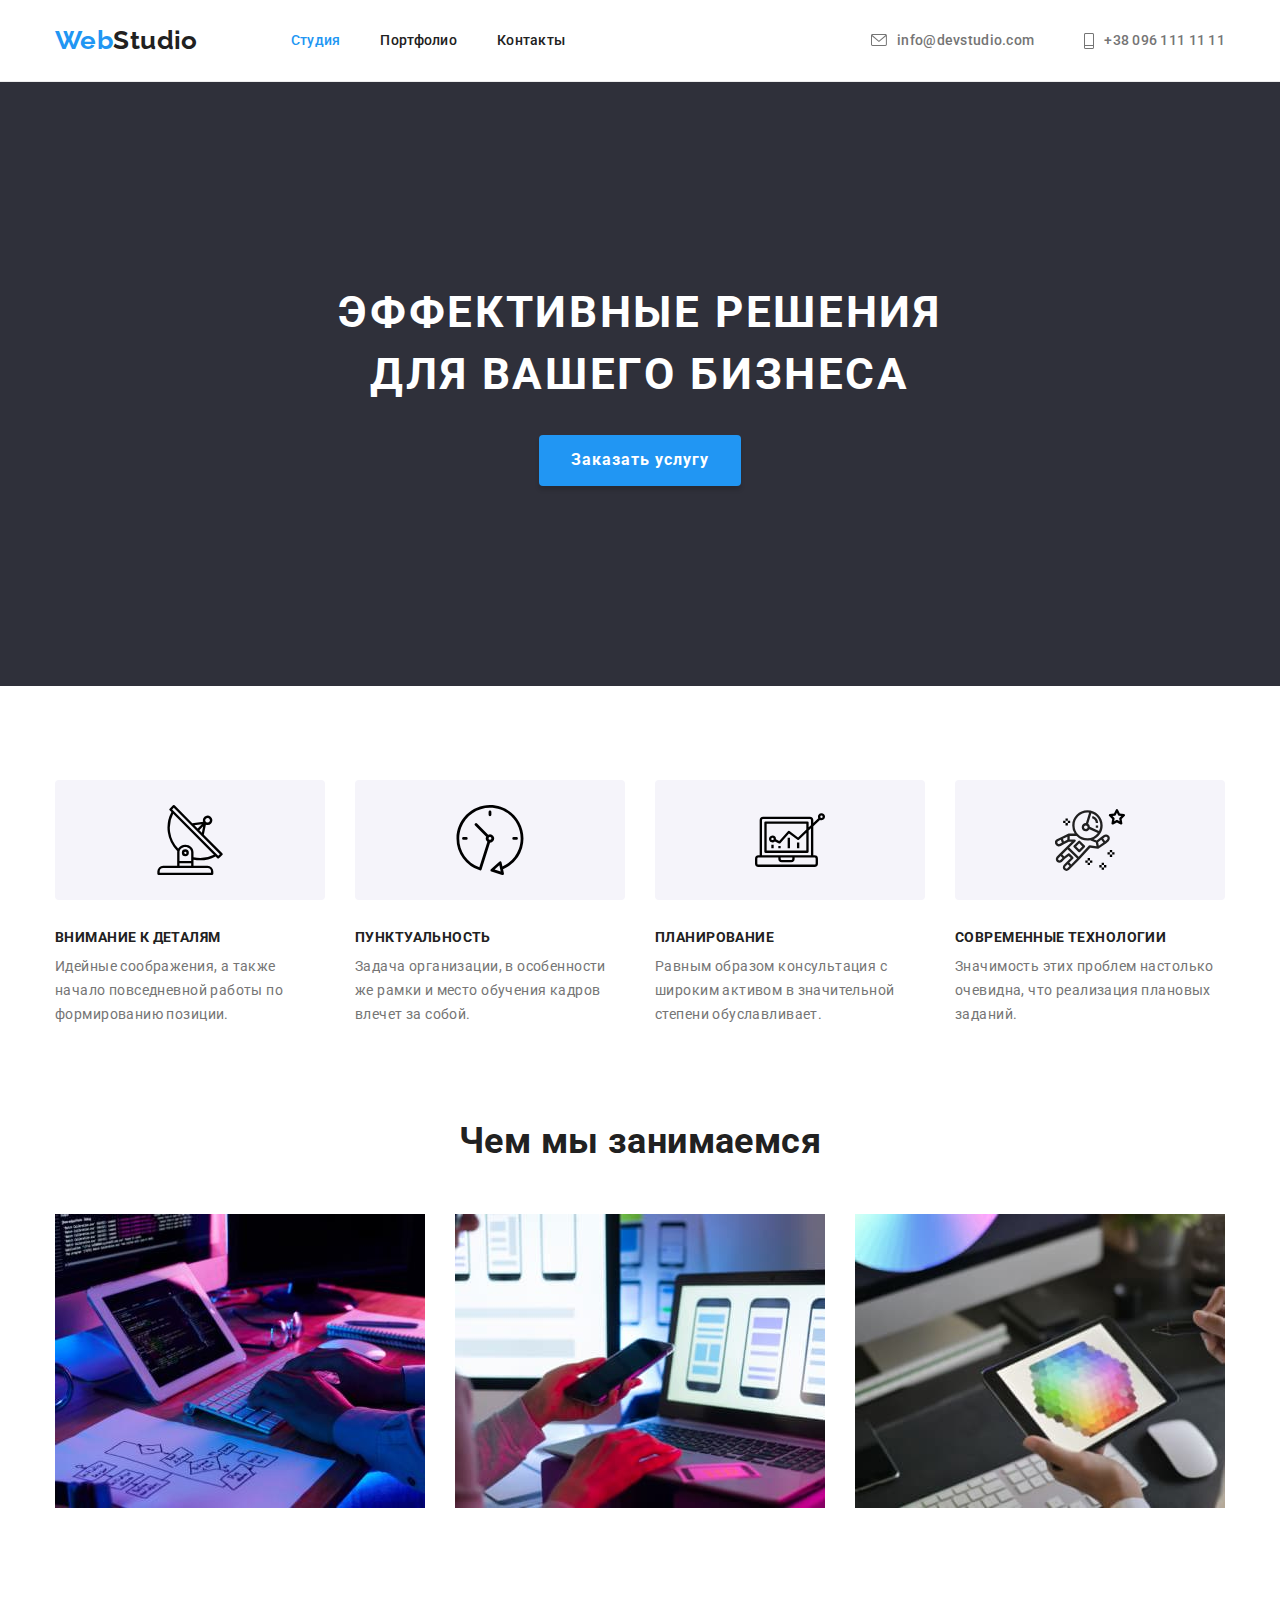
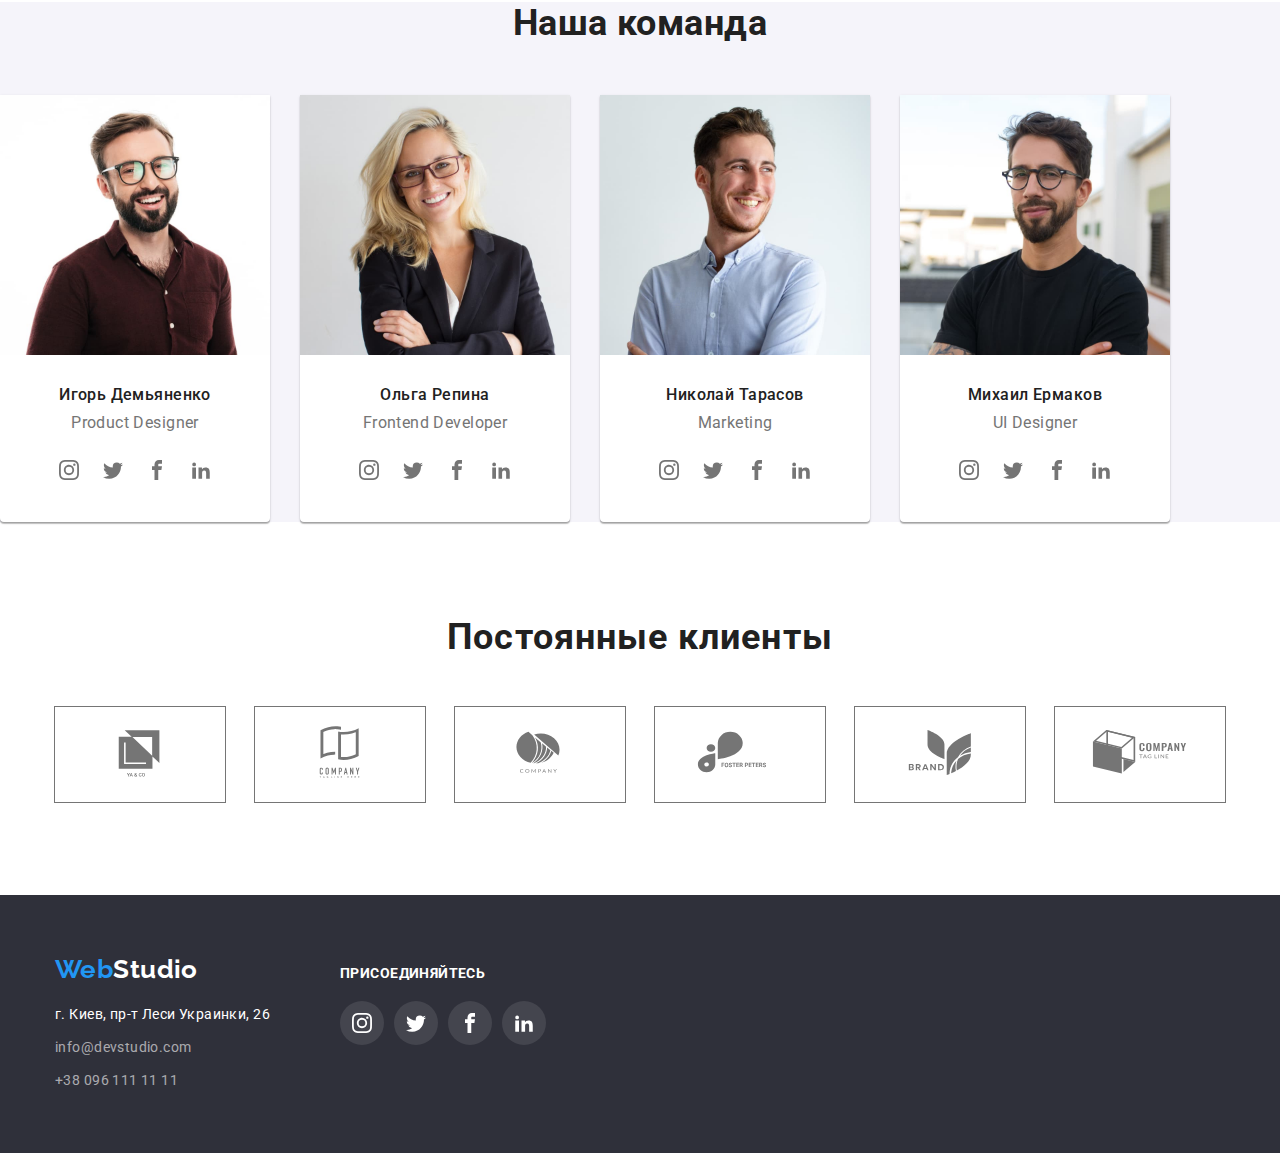
==== commit a21f0de7: "дз№4" ====
--- a/index.html
+++ b/index.html
@@ -128,7 +128,7 @@
         </div>
       </section>
       <!-- Team -->
-      <section class="about-team section">
+      <section class="about-team s
         <div class="conteiner">
           <h2 class="title">Наша команда</h2>
           <ul class="flex-team list">
@@ -140,27 +140,23 @@
                 <li>
                   <a href="" class="social-link">
                     <svg class="social-logo" width="20" height="20">
-                      <use href="./images/icons.svg/sprite.svg#icon-instagram"></use></svg
-                  ></a>
-                </li>
-                <li>
-                  <a href="" class="social-link">
-                    <svg class="social-logo" width="20" height="20">
-                      <use href="./images/icons.svg/sprite.svg#icon-twitter"></use></svg
-                  ></a>
-                </li>
-                <li>
-                  <a href="" class="social-link">
-                    <svg class="social-logo" width="20" height="20">
-                      <use href="./images/icons.svg/sprite.svg#icon-facebook"></use></svg
-                  ></a>
+                      <use href="./images/icons.svg/sprite.svg#icon-instagram"></use></svg></a>
+                </li>
+                <li>
+                  <a href="" class="social-link">
+                    <svg class="social-logo" width="20" height="20">
+                      <use href="./images/icons.svg/sprite.svg#icon-twitter"></use></svg></a>
+                </li>
+                <li>
+                  <a href="" class="social-link">
+                    <svg class="social-logo" width="20" height="20">
+                      <use href="./images/icons.svg/sprite.svg#icon-facebook"></use></svg></a>
                 </li>
                 <li></li>
                 <li>
                   <a href="" class="social-link">
                     <svg class="social-logo" width="20" height="20">
-                      <use href="./images/icons.svg/sprite.svg#icon-linkedin2"></use></svg
-                  ></a>
+                      <use href="./images/icons.svg/sprite.svg#icon-linkedin2"></use></svg></a>
                 </li>
               </ul>
             </li>
@@ -172,27 +168,23 @@
                 <li>
                   <a href="" class="social-link">
                     <svg class="social-logo" width="20" height="20">
-                      <use href="./images/icons.svg/sprite.svg#icon-instagram"></use></svg
-                  ></a>
-                </li>
-                <li>
-                  <a href="" class="social-link">
-                    <svg class="social-logo" width="20" height="20">
-                      <use href="./images/icons.svg/sprite.svg#icon-twitter"></use></svg
-                  ></a>
-                </li>
-                <li>
-                  <a href="" class="social-link">
-                    <svg class="social-logo" width="20" height="20">
-                      <use href="./images/icons.svg/sprite.svg#icon-facebook"></use></svg
-                  ></a>
+                      <use href="./images/icons.svg/sprite.svg#icon-instagram"></use></svg></a>
+                </li>
+                <li>
+                  <a href="" class="social-link">
+                    <svg class="social-logo" width="20" height="20">
+                      <use href="./images/icons.svg/sprite.svg#icon-twitter"></use></svg></a>
+                </li>
+                <li>
+                  <a href="" class="social-link">
+                    <svg class="social-logo" width="20" height="20">
+                      <use href="./images/icons.svg/sprite.svg#icon-facebook"></use></svg></a>
                 </li>
                 <li></li>
                 <li>
                   <a href="" class="social-link">
                     <svg class="social-logo" width="20" height="20">
-                      <use href="./images/icons.svg/sprite.svg#icon-linkedin2"></use></svg
-                  ></a>
+                      <use href="./images/icons.svg/sprite.svg#icon-linkedin2"></use></svg></a>
                 </li>
               </ul>
             </li>
@@ -204,27 +196,23 @@
                 <li>
                   <a href="" class="social-link">
                     <svg class="social-logo" width="20" height="20">
-                      <use href="./images/icons.svg/sprite.svg#icon-instagram"></use></svg
-                  ></a>
-                </li>
-                <li>
-                  <a href="" class="social-link">
-                    <svg class="social-logo" width="20" height="20">
-                      <use href="./images/icons.svg/sprite.svg#icon-twitter"></use></svg
-                  ></a>
-                </li>
-                <li>
-                  <a href="" class="social-link">
-                    <svg class="social-logo" width="20" height="20">
-                      <use href="./images/icons.svg/sprite.svg#icon-facebook"></use></svg
-                  ></a>
+                      <use href="./images/icons.svg/sprite.svg#icon-instagram"></use></svg></a>
+                </li>
+                <li>
+                  <a href="" class="social-link">
+                    <svg class="social-logo" width="20" height="20">
+                      <use href="./images/icons.svg/sprite.svg#icon-twitter"></use></svg></a>
+                </li>
+                <li>
+                  <a href="" class="social-link">
+                    <svg class="social-logo" width="20" height="20">
+                      <use href="./images/icons.svg/sprite.svg#icon-facebook"></use></svg></a>
                 </li>
                 <li></li>
                 <li>
                   <a href="" class="social-link">
                     <svg class="social-logo" width="20" height="20">
-                      <use href="./images/icons.svg/sprite.svg#icon-linkedin2"></use></svg
-                  ></a>
+                      <use href="./images/icons.svg/sprite.svg#icon-linkedin2"></use></svg></a>
                 </li>
               </ul>
             </li>
@@ -236,27 +224,23 @@
                 <li>
                   <a href="" class="social-link">
                     <svg class="social-logo" width="20" height="20">
-                      <use href="./images/icons.svg/sprite.svg#icon-instagram"></use></svg
-                  ></a>
-                </li>
-                <li>
-                  <a href="" class="social-link">
-                    <svg class="social-logo" width="20" height="20">
-                      <use href="./images/icons.svg/sprite.svg#icon-twitter"></use></svg
-                  ></a>
-                </li>
-                <li>
-                  <a href="" class="social-link">
-                    <svg class="social-logo" width="20" height="20">
-                      <use href="./images/icons.svg/sprite.svg#icon-facebook"></use></svg
-                  ></a>
+                      <use href="./images/icons.svg/sprite.svg#icon-instagram"></use></svg></a>
+                </li>
+                <li>
+                  <a href="" class="social-link">
+                    <svg class="social-logo" width="20" height="20">
+                      <use href="./images/icons.svg/sprite.svg#icon-twitter"></use></svg></a>
+                </li>
+                <li>
+                  <a href="" class="social-link">
+                    <svg class="social-logo" width="20" height="20">
+                      <use href="./images/icons.svg/sprite.svg#icon-facebook"></use></svg></a>
                 </li>
                 <li></li>
                 <li>
                   <a href="" class="social-link">
                     <svg class="social-logo" width="20" height="20">
-                      <use href="./images/icons.svg/sprite.svg#icon-linkedin2"></use></svg
-                  ></a>
+                      <use href="./images/icons.svg/sprite.svg#icon-linkedin2"></use></svg></a>
                 </li>
               </ul>
             </li>
@@ -342,27 +326,23 @@
             <li class="footer-social-item">
               <a href="" class="footer-social-link">
                 <svg class="footer-social-logo" width="20" height="20">
-                  <use href="./images/icons.svg/sprite.svg#icon-instagram"></use></svg
-              ></a>
+                  <use href="./images/icons.svg/sprite.svg#icon-instagram"></use></svg></a>
             </li>
             <li class="footer-social-item">
               <a href="" class="footer-social-link">
                 <svg class="footer-social-logo" width="20" height="20">
-                  <use href="./images/icons.svg/sprite.svg#icon-twitter"></use></svg
-              ></a>
+                  <use href="./images/icons.svg/sprite.svg#icon-twitter"></use></svg></a>
             </li>
             <li class="footer-social-item">
               <a href="" class="footer-social-link">
                 <svg class="footer-social-logo" width="20" height="20">
-                  <use href="./images/icons.svg/sprite.svg#icon-facebook"></use></svg
-              ></a>
+                  <use href="./images/icons.svg/sprite.svg#icon-facebook"></use></svg></a>
             </li>
             <li></li>
             <li class="footer-social-item">
               <a href="" class="footer-social-link">
                 <svg class="footer-social-logo" width="20" height="20">
-                  <use href="./images/icons.svg/sprite.svg#icon-linkedin2"></use></svg
-              ></a>
+                  <use href="./images/icons.svg/sprite.svg#icon-linkedin2"></use></svg></a>
             </li>
           </ul>
         </div>
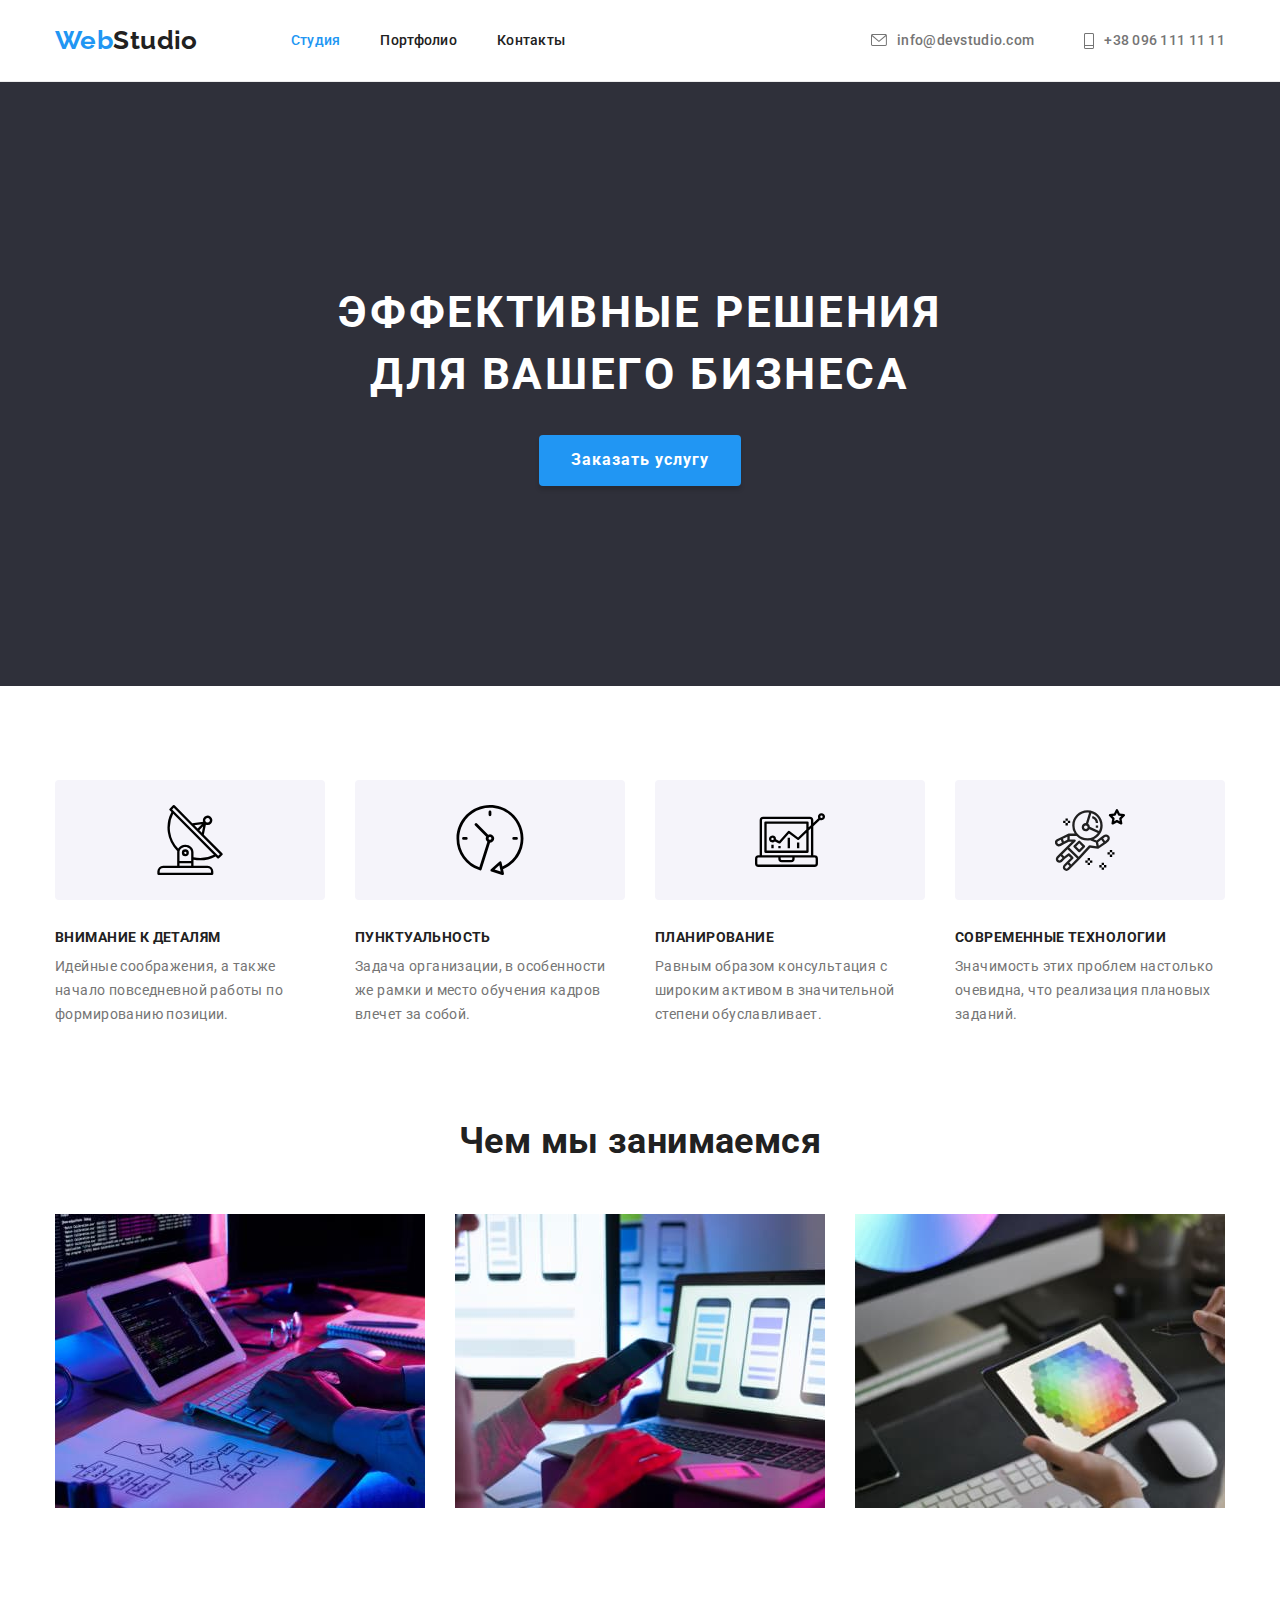
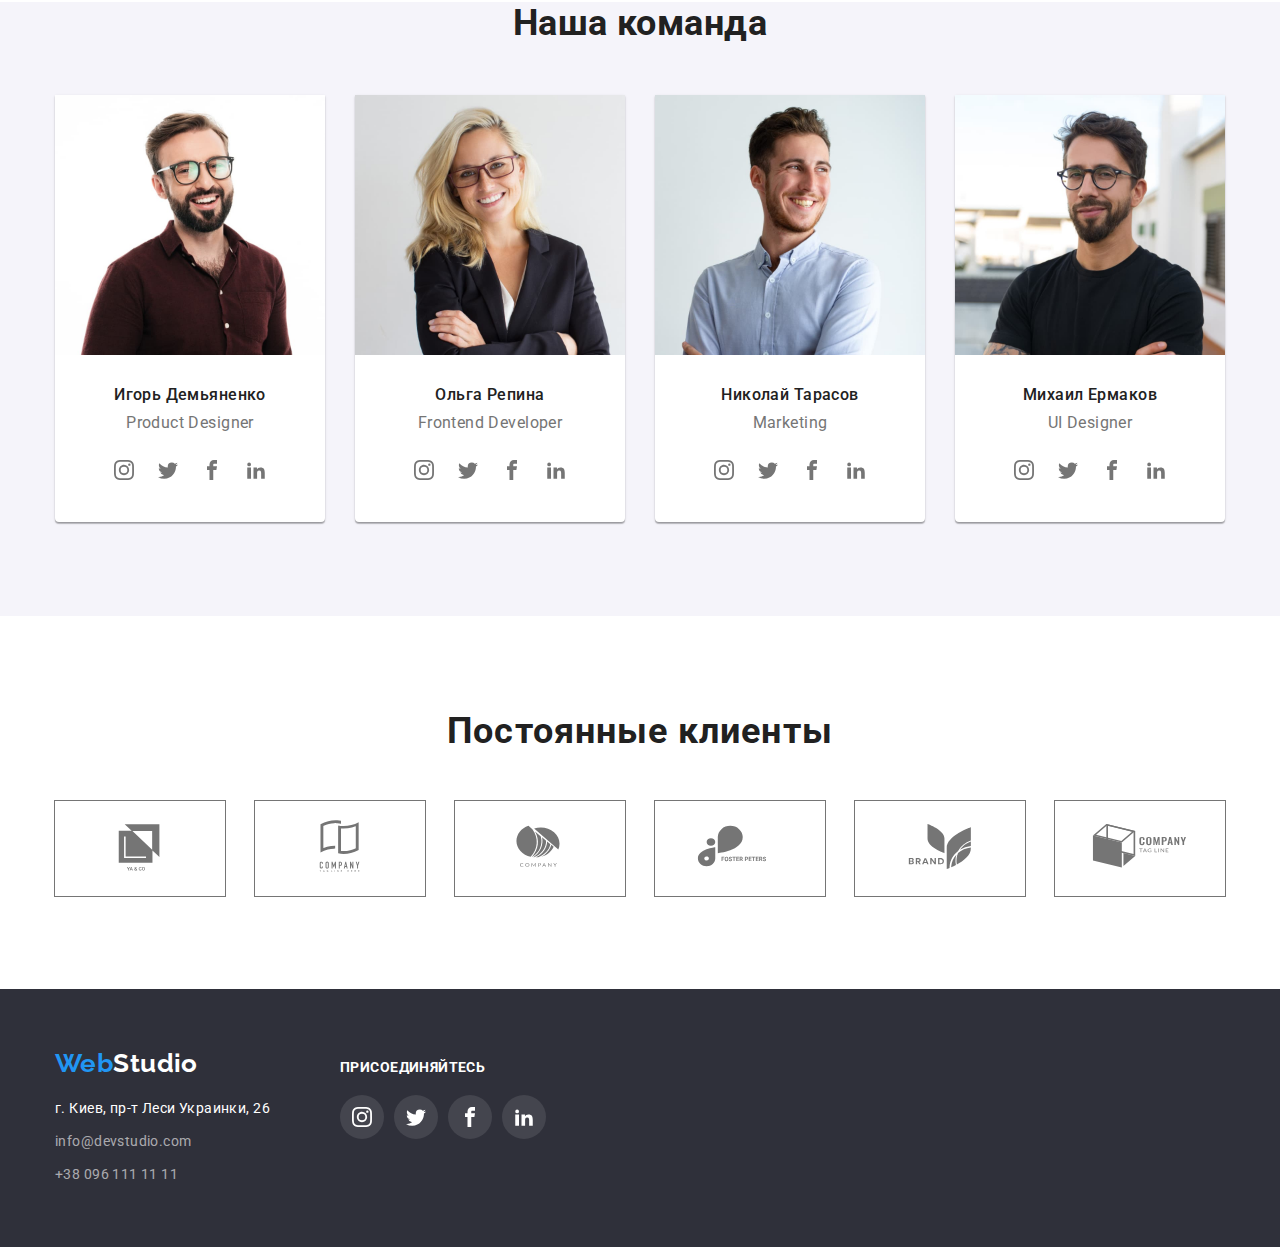
==== commit 8cb06869: "дз№4" ====
--- a/index.html
+++ b/index.html
@@ -128,7 +128,7 @@
         </div>
       </section>
       <!-- Team -->
-      <section class="about-team s
+      <section class="about-team section">
         <div class="conteiner">
           <h2 class="title">Наша команда</h2>
           <ul class="flex-team list">
@@ -140,23 +140,27 @@
                 <li>
                   <a href="" class="social-link">
                     <svg class="social-logo" width="20" height="20">
-                      <use href="./images/icons.svg/sprite.svg#icon-instagram"></use></svg></a>
-                </li>
-                <li>
-                  <a href="" class="social-link">
-                    <svg class="social-logo" width="20" height="20">
-                      <use href="./images/icons.svg/sprite.svg#icon-twitter"></use></svg></a>
-                </li>
-                <li>
-                  <a href="" class="social-link">
-                    <svg class="social-logo" width="20" height="20">
-                      <use href="./images/icons.svg/sprite.svg#icon-facebook"></use></svg></a>
+                      <use href="./images/icons.svg/sprite.svg#icon-instagram"></use></svg
+                  ></a>
+                </li>
+                <li>
+                  <a href="" class="social-link">
+                    <svg class="social-logo" width="20" height="20">
+                      <use href="./images/icons.svg/sprite.svg#icon-twitter"></use></svg
+                  ></a>
+                </li>
+                <li>
+                  <a href="" class="social-link">
+                    <svg class="social-logo" width="20" height="20">
+                      <use href="./images/icons.svg/sprite.svg#icon-facebook"></use></svg
+                  ></a>
                 </li>
                 <li></li>
                 <li>
                   <a href="" class="social-link">
                     <svg class="social-logo" width="20" height="20">
-                      <use href="./images/icons.svg/sprite.svg#icon-linkedin2"></use></svg></a>
+                      <use href="./images/icons.svg/sprite.svg#icon-linkedin2"></use></svg
+                  ></a>
                 </li>
               </ul>
             </li>
@@ -168,23 +172,27 @@
                 <li>
                   <a href="" class="social-link">
                     <svg class="social-logo" width="20" height="20">
-                      <use href="./images/icons.svg/sprite.svg#icon-instagram"></use></svg></a>
-                </li>
-                <li>
-                  <a href="" class="social-link">
-                    <svg class="social-logo" width="20" height="20">
-                      <use href="./images/icons.svg/sprite.svg#icon-twitter"></use></svg></a>
-                </li>
-                <li>
-                  <a href="" class="social-link">
-                    <svg class="social-logo" width="20" height="20">
-                      <use href="./images/icons.svg/sprite.svg#icon-facebook"></use></svg></a>
+                      <use href="./images/icons.svg/sprite.svg#icon-instagram"></use></svg
+                  ></a>
+                </li>
+                <li>
+                  <a href="" class="social-link">
+                    <svg class="social-logo" width="20" height="20">
+                      <use href="./images/icons.svg/sprite.svg#icon-twitter"></use></svg
+                  ></a>
+                </li>
+                <li>
+                  <a href="" class="social-link">
+                    <svg class="social-logo" width="20" height="20">
+                      <use href="./images/icons.svg/sprite.svg#icon-facebook"></use></svg
+                  ></a>
                 </li>
                 <li></li>
                 <li>
                   <a href="" class="social-link">
                     <svg class="social-logo" width="20" height="20">
-                      <use href="./images/icons.svg/sprite.svg#icon-linkedin2"></use></svg></a>
+                      <use href="./images/icons.svg/sprite.svg#icon-linkedin2"></use></svg
+                  ></a>
                 </li>
               </ul>
             </li>
@@ -196,23 +204,27 @@
                 <li>
                   <a href="" class="social-link">
                     <svg class="social-logo" width="20" height="20">
-                      <use href="./images/icons.svg/sprite.svg#icon-instagram"></use></svg></a>
-                </li>
-                <li>
-                  <a href="" class="social-link">
-                    <svg class="social-logo" width="20" height="20">
-                      <use href="./images/icons.svg/sprite.svg#icon-twitter"></use></svg></a>
-                </li>
-                <li>
-                  <a href="" class="social-link">
-                    <svg class="social-logo" width="20" height="20">
-                      <use href="./images/icons.svg/sprite.svg#icon-facebook"></use></svg></a>
+                      <use href="./images/icons.svg/sprite.svg#icon-instagram"></use></svg
+                  ></a>
+                </li>
+                <li>
+                  <a href="" class="social-link">
+                    <svg class="social-logo" width="20" height="20">
+                      <use href="./images/icons.svg/sprite.svg#icon-twitter"></use></svg
+                  ></a>
+                </li>
+                <li>
+                  <a href="" class="social-link">
+                    <svg class="social-logo" width="20" height="20">
+                      <use href="./images/icons.svg/sprite.svg#icon-facebook"></use></svg
+                  ></a>
                 </li>
                 <li></li>
                 <li>
                   <a href="" class="social-link">
                     <svg class="social-logo" width="20" height="20">
-                      <use href="./images/icons.svg/sprite.svg#icon-linkedin2"></use></svg></a>
+                      <use href="./images/icons.svg/sprite.svg#icon-linkedin2"></use></svg
+                  ></a>
                 </li>
               </ul>
             </li>
@@ -224,23 +236,27 @@
                 <li>
                   <a href="" class="social-link">
                     <svg class="social-logo" width="20" height="20">
-                      <use href="./images/icons.svg/sprite.svg#icon-instagram"></use></svg></a>
-                </li>
-                <li>
-                  <a href="" class="social-link">
-                    <svg class="social-logo" width="20" height="20">
-                      <use href="./images/icons.svg/sprite.svg#icon-twitter"></use></svg></a>
-                </li>
-                <li>
-                  <a href="" class="social-link">
-                    <svg class="social-logo" width="20" height="20">
-                      <use href="./images/icons.svg/sprite.svg#icon-facebook"></use></svg></a>
+                      <use href="./images/icons.svg/sprite.svg#icon-instagram"></use></svg
+                  ></a>
+                </li>
+                <li>
+                  <a href="" class="social-link">
+                    <svg class="social-logo" width="20" height="20">
+                      <use href="./images/icons.svg/sprite.svg#icon-twitter"></use></svg
+                  ></a>
+                </li>
+                <li>
+                  <a href="" class="social-link">
+                    <svg class="social-logo" width="20" height="20">
+                      <use href="./images/icons.svg/sprite.svg#icon-facebook"></use></svg
+                  ></a>
                 </li>
                 <li></li>
                 <li>
                   <a href="" class="social-link">
                     <svg class="social-logo" width="20" height="20">
-                      <use href="./images/icons.svg/sprite.svg#icon-linkedin2"></use></svg></a>
+                      <use href="./images/icons.svg/sprite.svg#icon-linkedin2"></use></svg
+                  ></a>
                 </li>
               </ul>
             </li>
@@ -326,23 +342,27 @@
             <li class="footer-social-item">
               <a href="" class="footer-social-link">
                 <svg class="footer-social-logo" width="20" height="20">
-                  <use href="./images/icons.svg/sprite.svg#icon-instagram"></use></svg></a>
+                  <use href="./images/icons.svg/sprite.svg#icon-instagram"></use></svg
+              ></a>
             </li>
             <li class="footer-social-item">
               <a href="" class="footer-social-link">
                 <svg class="footer-social-logo" width="20" height="20">
-                  <use href="./images/icons.svg/sprite.svg#icon-twitter"></use></svg></a>
+                  <use href="./images/icons.svg/sprite.svg#icon-twitter"></use></svg
+              ></a>
             </li>
             <li class="footer-social-item">
               <a href="" class="footer-social-link">
                 <svg class="footer-social-logo" width="20" height="20">
-                  <use href="./images/icons.svg/sprite.svg#icon-facebook"></use></svg></a>
+                  <use href="./images/icons.svg/sprite.svg#icon-facebook"></use></svg
+              ></a>
             </li>
             <li></li>
             <li class="footer-social-item">
               <a href="" class="footer-social-link">
                 <svg class="footer-social-logo" width="20" height="20">
-                  <use href="./images/icons.svg/sprite.svg#icon-linkedin2"></use></svg></a>
+                  <use href="./images/icons.svg/sprite.svg#icon-linkedin2"></use></svg
+              ></a>
             </li>
           </ul>
         </div>
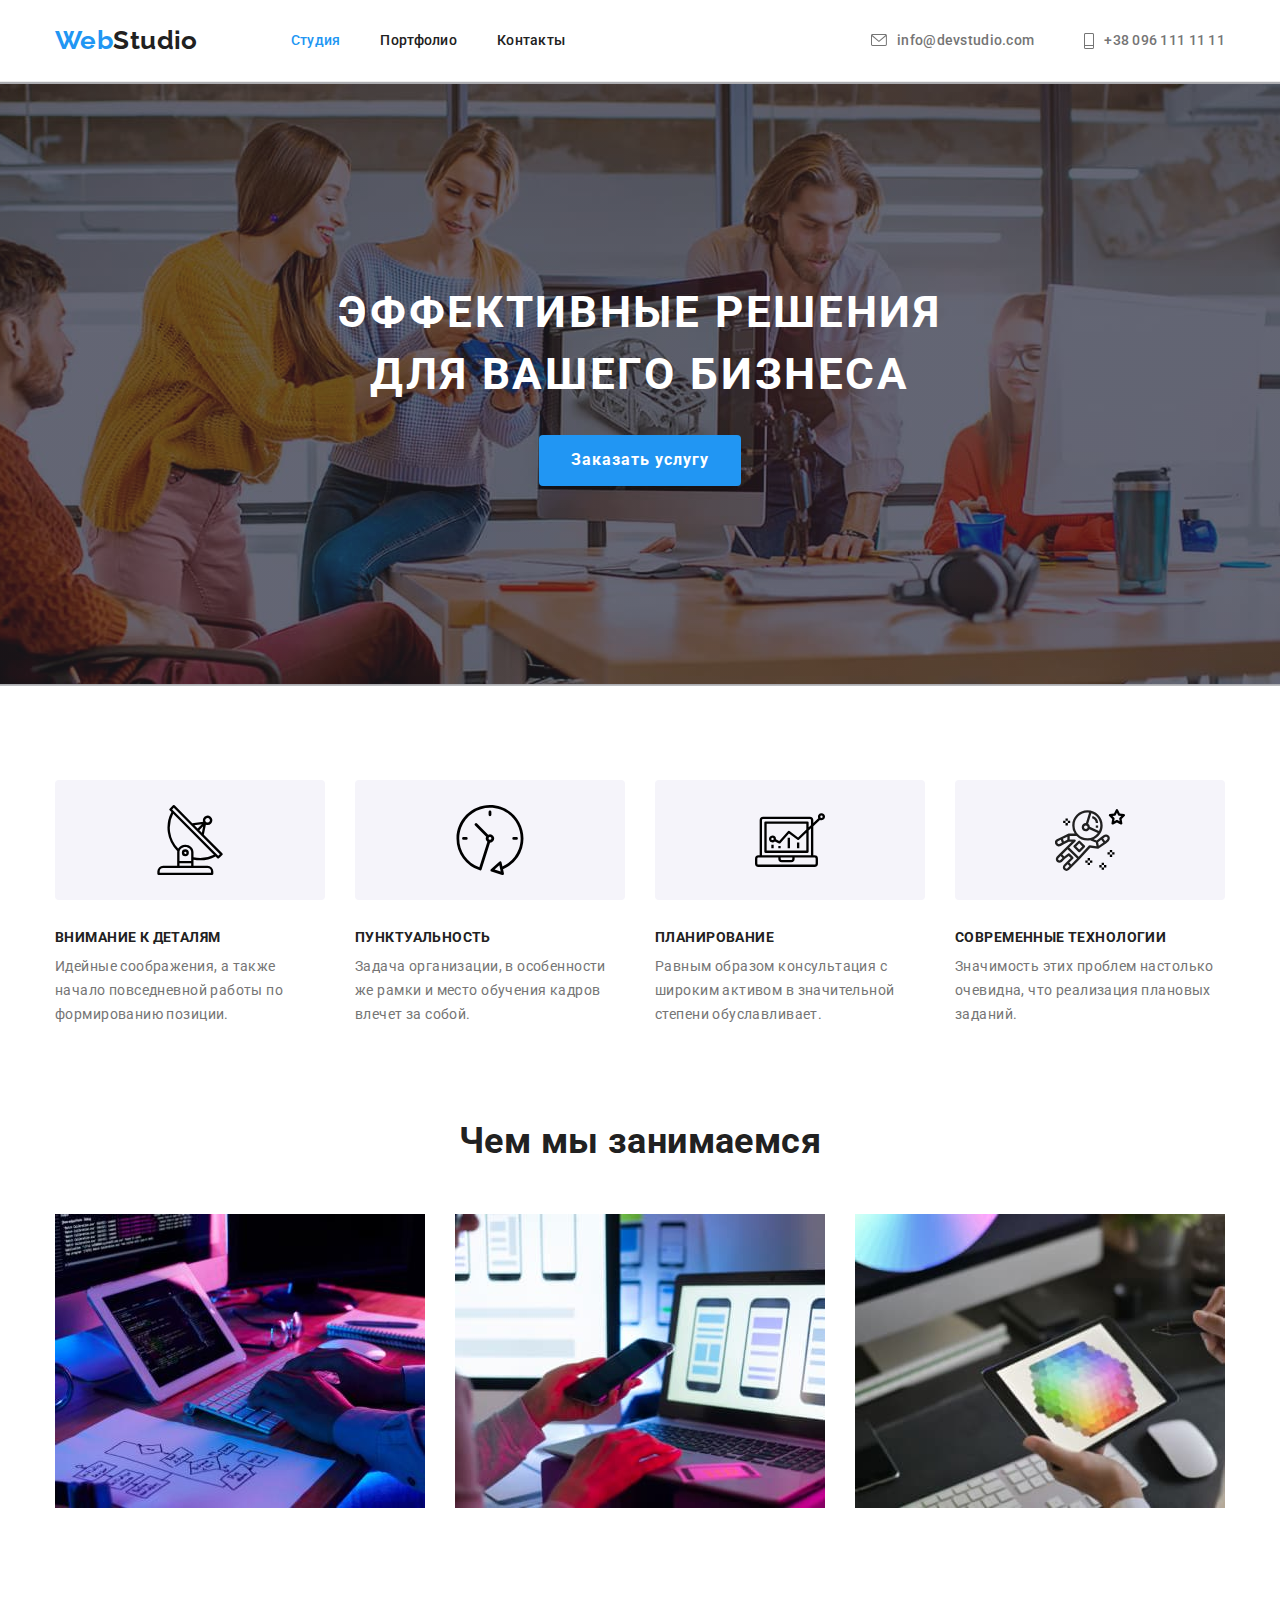
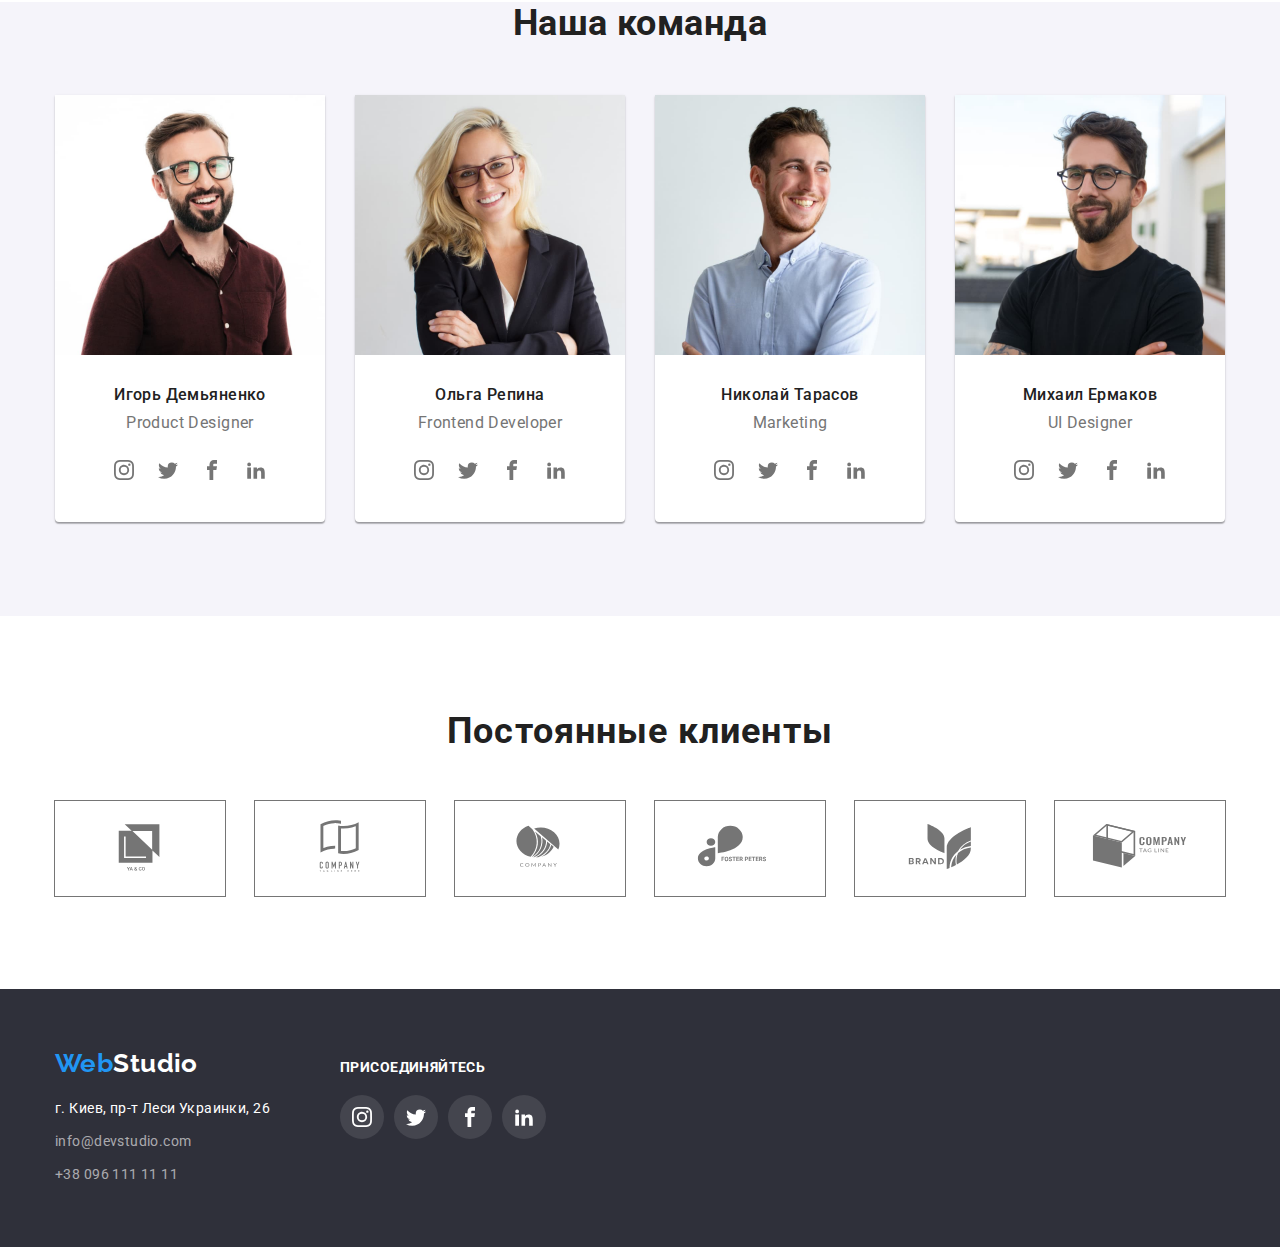
==== commit d30d470f: "сделал секцию Hero" ====
--- a/index.html
+++ b/index.html
@@ -53,7 +53,6 @@
     <main>
       <section class="hero">
         <div class="conteiner">
-          <img src="" alt="" />
           <h1 class="title">Эффективные решения<br />для вашего бизнеса</h1>
           <button type="button" class="hero-button">Заказать услугу</button>
         </div>
@@ -140,27 +139,23 @@
                 <li>
                   <a href="" class="social-link">
                     <svg class="social-logo" width="20" height="20">
-                      <use href="./images/icons.svg/sprite.svg#icon-instagram"></use></svg
-                  ></a>
-                </li>
-                <li>
-                  <a href="" class="social-link">
-                    <svg class="social-logo" width="20" height="20">
-                      <use href="./images/icons.svg/sprite.svg#icon-twitter"></use></svg
-                  ></a>
-                </li>
-                <li>
-                  <a href="" class="social-link">
-                    <svg class="social-logo" width="20" height="20">
-                      <use href="./images/icons.svg/sprite.svg#icon-facebook"></use></svg
-                  ></a>
+                      <use href="./images/icons.svg/sprite.svg#icon-instagram"></use></svg></a>
+                </li>
+                <li>
+                  <a href="" class="social-link">
+                    <svg class="social-logo" width="20" height="20">
+                      <use href="./images/icons.svg/sprite.svg#icon-twitter"></use></svg></a>
+                </li>
+                <li>
+                  <a href="" class="social-link">
+                    <svg class="social-logo" width="20" height="20">
+                      <use href="./images/icons.svg/sprite.svg#icon-facebook"></use></svg></a>
                 </li>
                 <li></li>
                 <li>
                   <a href="" class="social-link">
                     <svg class="social-logo" width="20" height="20">
-                      <use href="./images/icons.svg/sprite.svg#icon-linkedin2"></use></svg
-                  ></a>
+                      <use href="./images/icons.svg/sprite.svg#icon-linkedin2"></use></svg></a>
                 </li>
               </ul>
             </li>
@@ -172,27 +167,23 @@
                 <li>
                   <a href="" class="social-link">
                     <svg class="social-logo" width="20" height="20">
-                      <use href="./images/icons.svg/sprite.svg#icon-instagram"></use></svg
-                  ></a>
-                </li>
-                <li>
-                  <a href="" class="social-link">
-                    <svg class="social-logo" width="20" height="20">
-                      <use href="./images/icons.svg/sprite.svg#icon-twitter"></use></svg
-                  ></a>
-                </li>
-                <li>
-                  <a href="" class="social-link">
-                    <svg class="social-logo" width="20" height="20">
-                      <use href="./images/icons.svg/sprite.svg#icon-facebook"></use></svg
-                  ></a>
+                      <use href="./images/icons.svg/sprite.svg#icon-instagram"></use></svg></a>
+                </li>
+                <li>
+                  <a href="" class="social-link">
+                    <svg class="social-logo" width="20" height="20">
+                      <use href="./images/icons.svg/sprite.svg#icon-twitter"></use></svg></a>
+                </li>
+                <li>
+                  <a href="" class="social-link">
+                    <svg class="social-logo" width="20" height="20">
+                      <use href="./images/icons.svg/sprite.svg#icon-facebook"></use></svg></a>
                 </li>
                 <li></li>
                 <li>
                   <a href="" class="social-link">
                     <svg class="social-logo" width="20" height="20">
-                      <use href="./images/icons.svg/sprite.svg#icon-linkedin2"></use></svg
-                  ></a>
+                      <use href="./images/icons.svg/sprite.svg#icon-linkedin2"></use></svg></a>
                 </li>
               </ul>
             </li>
@@ -204,27 +195,23 @@
                 <li>
                   <a href="" class="social-link">
                     <svg class="social-logo" width="20" height="20">
-                      <use href="./images/icons.svg/sprite.svg#icon-instagram"></use></svg
-                  ></a>
-                </li>
-                <li>
-                  <a href="" class="social-link">
-                    <svg class="social-logo" width="20" height="20">
-                      <use href="./images/icons.svg/sprite.svg#icon-twitter"></use></svg
-                  ></a>
-                </li>
-                <li>
-                  <a href="" class="social-link">
-                    <svg class="social-logo" width="20" height="20">
-                      <use href="./images/icons.svg/sprite.svg#icon-facebook"></use></svg
-                  ></a>
+                      <use href="./images/icons.svg/sprite.svg#icon-instagram"></use></svg></a>
+                </li>
+                <li>
+                  <a href="" class="social-link">
+                    <svg class="social-logo" width="20" height="20">
+                      <use href="./images/icons.svg/sprite.svg#icon-twitter"></use></svg></a>
+                </li>
+                <li>
+                  <a href="" class="social-link">
+                    <svg class="social-logo" width="20" height="20">
+                      <use href="./images/icons.svg/sprite.svg#icon-facebook"></use></svg></a>
                 </li>
                 <li></li>
                 <li>
                   <a href="" class="social-link">
                     <svg class="social-logo" width="20" height="20">
-                      <use href="./images/icons.svg/sprite.svg#icon-linkedin2"></use></svg
-                  ></a>
+                      <use href="./images/icons.svg/sprite.svg#icon-linkedin2"></use></svg></a>
                 </li>
               </ul>
             </li>
@@ -236,27 +223,23 @@
                 <li>
                   <a href="" class="social-link">
                     <svg class="social-logo" width="20" height="20">
-                      <use href="./images/icons.svg/sprite.svg#icon-instagram"></use></svg
-                  ></a>
-                </li>
-                <li>
-                  <a href="" class="social-link">
-                    <svg class="social-logo" width="20" height="20">
-                      <use href="./images/icons.svg/sprite.svg#icon-twitter"></use></svg
-                  ></a>
-                </li>
-                <li>
-                  <a href="" class="social-link">
-                    <svg class="social-logo" width="20" height="20">
-                      <use href="./images/icons.svg/sprite.svg#icon-facebook"></use></svg
-                  ></a>
+                      <use href="./images/icons.svg/sprite.svg#icon-instagram"></use></svg></a>
+                </li>
+                <li>
+                  <a href="" class="social-link">
+                    <svg class="social-logo" width="20" height="20">
+                      <use href="./images/icons.svg/sprite.svg#icon-twitter"></use></svg></a>
+                </li>
+                <li>
+                  <a href="" class="social-link">
+                    <svg class="social-logo" width="20" height="20">
+                      <use href="./images/icons.svg/sprite.svg#icon-facebook"></use></svg></a>
                 </li>
                 <li></li>
                 <li>
                   <a href="" class="social-link">
                     <svg class="social-logo" width="20" height="20">
-                      <use href="./images/icons.svg/sprite.svg#icon-linkedin2"></use></svg
-                  ></a>
+                      <use href="./images/icons.svg/sprite.svg#icon-linkedin2"></use></svg></a>
                 </li>
               </ul>
             </li>
@@ -342,27 +325,23 @@
             <li class="footer-social-item">
               <a href="" class="footer-social-link">
                 <svg class="footer-social-logo" width="20" height="20">
-                  <use href="./images/icons.svg/sprite.svg#icon-instagram"></use></svg
-              ></a>
+                  <use href="./images/icons.svg/sprite.svg#icon-instagram"></use></svg></a>
             </li>
             <li class="footer-social-item">
               <a href="" class="footer-social-link">
                 <svg class="footer-social-logo" width="20" height="20">
-                  <use href="./images/icons.svg/sprite.svg#icon-twitter"></use></svg
-              ></a>
+                  <use href="./images/icons.svg/sprite.svg#icon-twitter"></use></svg></a>
             </li>
             <li class="footer-social-item">
               <a href="" class="footer-social-link">
                 <svg class="footer-social-logo" width="20" height="20">
-                  <use href="./images/icons.svg/sprite.svg#icon-facebook"></use></svg
-              ></a>
+                  <use href="./images/icons.svg/sprite.svg#icon-facebook"></use></svg></a>
             </li>
             <li></li>
             <li class="footer-social-item">
               <a href="" class="footer-social-link">
                 <svg class="footer-social-logo" width="20" height="20">
-                  <use href="./images/icons.svg/sprite.svg#icon-linkedin2"></use></svg
-              ></a>
+                  <use href="./images/icons.svg/sprite.svg#icon-linkedin2"></use></svg></a>
             </li>
           </ul>
         </div>
--- a/style/styles.css
+++ b/style/styles.css
@@ -155,8 +155,7 @@
   font-weight: 700;
   font-size: 16px;
   line-height: 1.9;
-  display: flex;
-  align-items: center;
+  display: block;
   letter-spacing: 0.06em;
   color: var(--text-bottons-color);
   background-color: var(--accent-color);
@@ -173,8 +172,16 @@
 }
 
 .hero {
-  background-color: #2f303a;
-  text-align: center;
+  text-align: center;
+  max-width: 1600px;
+  height: 480;
+  margin-left: auto;
+  margin-right: auto;
+  background-image: linear-gradient(to right, rgba(47, 48, 58, 0.4),
+  rgba(47, 48, 58, 0.4) ), 
+  url(../images/Hero.jpg);
+  background-repeat: no-repeat;
+  background-position: center;
   padding-top: 200px;
   padding-bottom: 200px;
 }
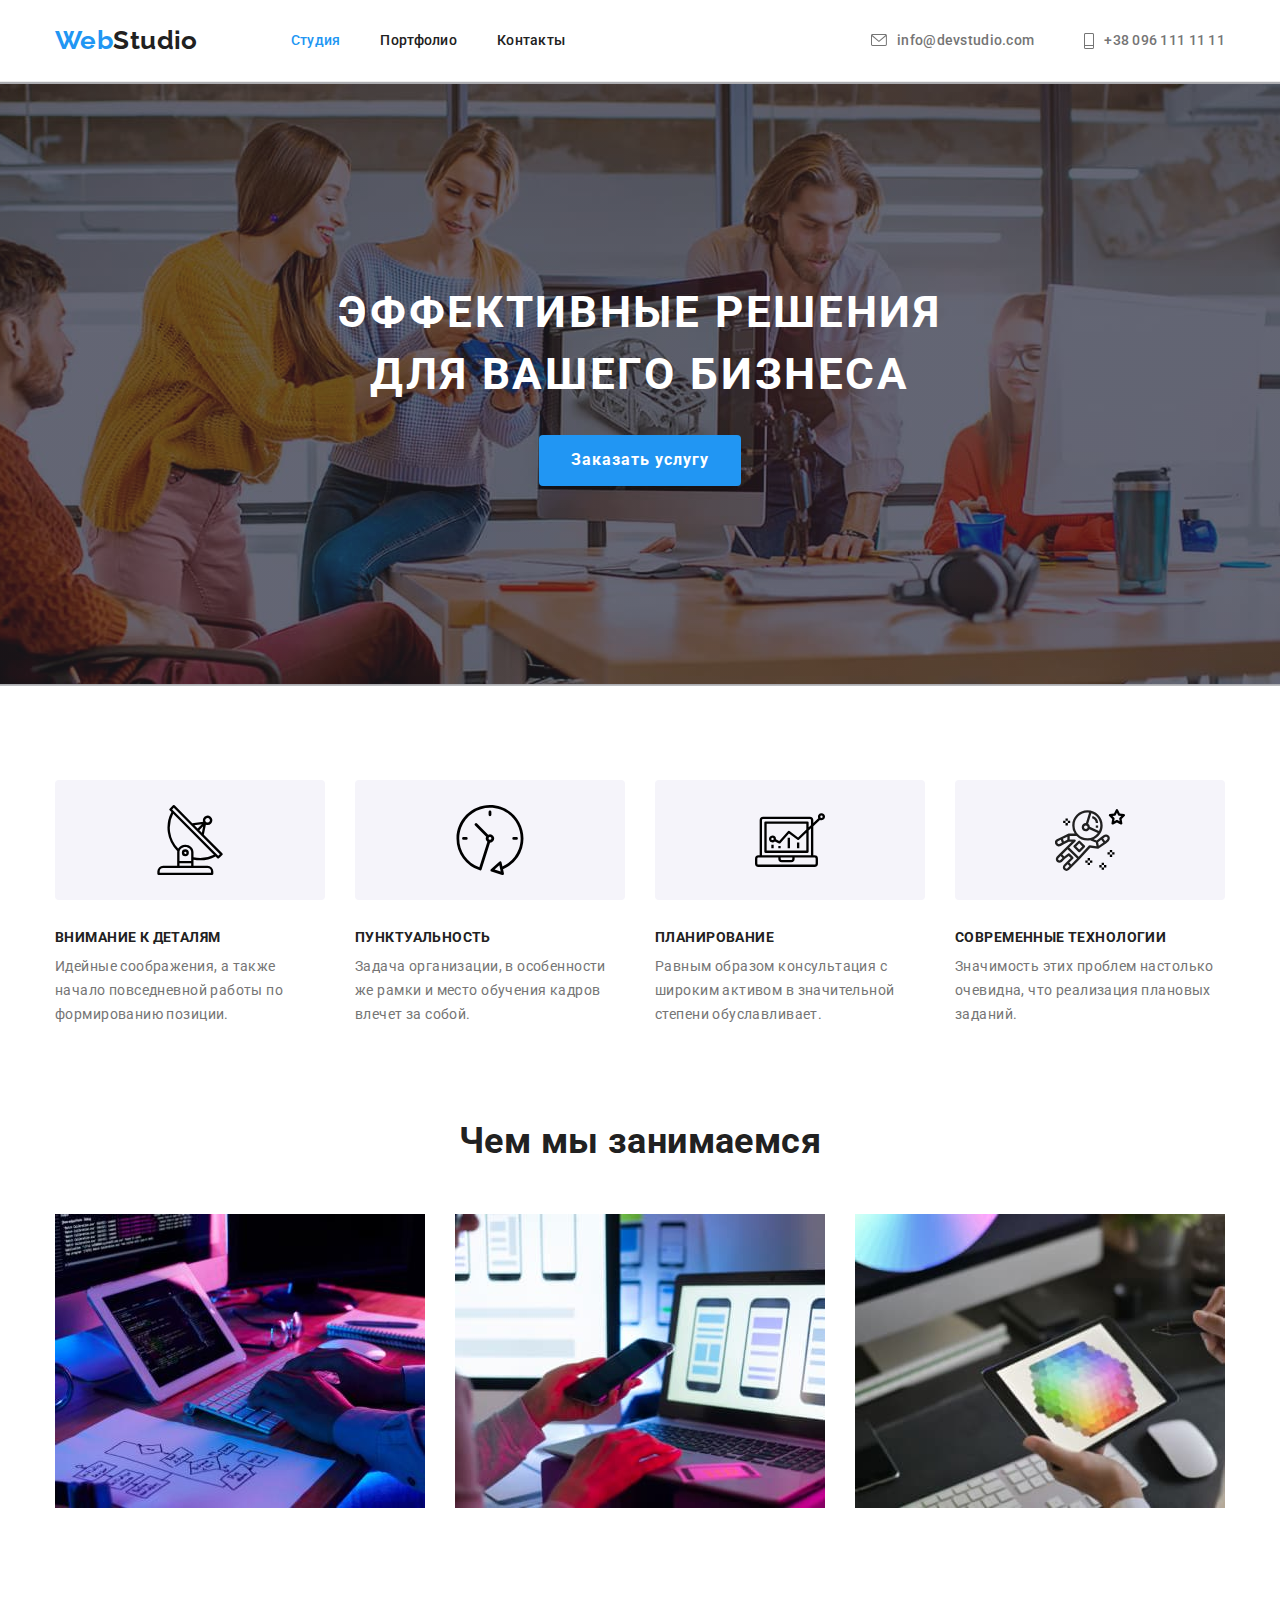
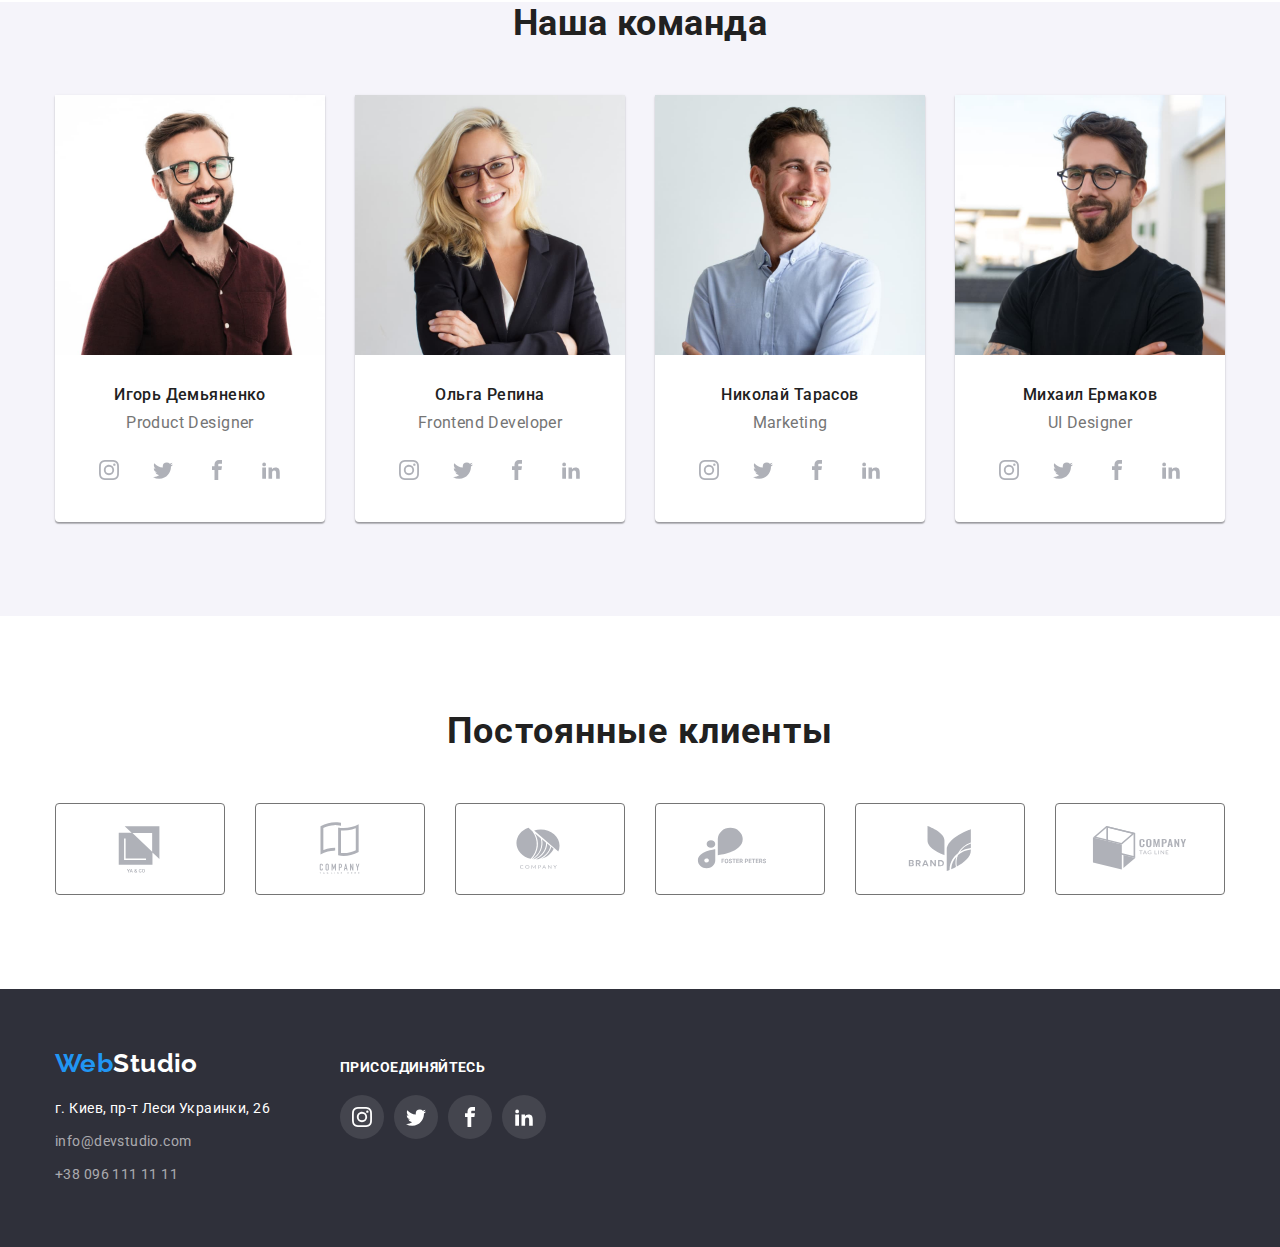
==== commit f996ab52: "Доробив домашне завдання" ====
--- a/index.html
+++ b/index.html
@@ -136,23 +136,22 @@
               <h3 class="name">Игорь Демьяненко</h3>
               <p class="profession">Product Designer</p>
               <ul class="flex-social-media list">
-                <li>
+                <li class="social-item">
                   <a href="" class="social-link">
                     <svg class="social-logo" width="20" height="20">
                       <use href="./images/icons.svg/sprite.svg#icon-instagram"></use></svg></a>
                 </li>
-                <li>
+                <li class="social-item">
                   <a href="" class="social-link">
                     <svg class="social-logo" width="20" height="20">
                       <use href="./images/icons.svg/sprite.svg#icon-twitter"></use></svg></a>
                 </li>
-                <li>
+                <li class="social-item">
                   <a href="" class="social-link">
                     <svg class="social-logo" width="20" height="20">
                       <use href="./images/icons.svg/sprite.svg#icon-facebook"></use></svg></a>
                 </li>
-                <li></li>
-                <li>
+                <li class="social-item">
                   <a href="" class="social-link">
                     <svg class="social-logo" width="20" height="20">
                       <use href="./images/icons.svg/sprite.svg#icon-linkedin2"></use></svg></a>
@@ -164,23 +163,22 @@
               <h3 class="name">Ольга Репина</h3>
               <p class="profession">Frontend Developer</p>
               <ul class="flex-social-media list">
-                <li>
+                <li class="social-item">
                   <a href="" class="social-link">
                     <svg class="social-logo" width="20" height="20">
                       <use href="./images/icons.svg/sprite.svg#icon-instagram"></use></svg></a>
                 </li>
-                <li>
+                <li class="social-item">
                   <a href="" class="social-link">
                     <svg class="social-logo" width="20" height="20">
                       <use href="./images/icons.svg/sprite.svg#icon-twitter"></use></svg></a>
                 </li>
-                <li>
+                <li class="social-item">
                   <a href="" class="social-link">
                     <svg class="social-logo" width="20" height="20">
                       <use href="./images/icons.svg/sprite.svg#icon-facebook"></use></svg></a>
                 </li>
-                <li></li>
-                <li>
+                <li class="social-item">
                   <a href="" class="social-link">
                     <svg class="social-logo" width="20" height="20">
                       <use href="./images/icons.svg/sprite.svg#icon-linkedin2"></use></svg></a>
@@ -192,23 +190,22 @@
               <h3 class="name">Николай Тарасов</h3>
               <p class="profession">Marketing</p>
               <ul class="flex-social-media list">
-                <li>
+                <li class="social-item">
                   <a href="" class="social-link">
                     <svg class="social-logo" width="20" height="20">
                       <use href="./images/icons.svg/sprite.svg#icon-instagram"></use></svg></a>
                 </li>
-                <li>
+                <li class="social-item">
                   <a href="" class="social-link">
                     <svg class="social-logo" width="20" height="20">
                       <use href="./images/icons.svg/sprite.svg#icon-twitter"></use></svg></a>
                 </li>
-                <li>
+                <li class="social-item">
                   <a href="" class="social-link">
                     <svg class="social-logo" width="20" height="20">
                       <use href="./images/icons.svg/sprite.svg#icon-facebook"></use></svg></a>
                 </li>
-                <li></li>
-                <li>
+                <li class="social-item">
                   <a href="" class="social-link">
                     <svg class="social-logo" width="20" height="20">
                       <use href="./images/icons.svg/sprite.svg#icon-linkedin2"></use></svg></a>
@@ -220,23 +217,22 @@
               <h3 class="name">Михаил Ермаков</h3>
               <p class="profession">UI Designer</p>
               <ul class="flex-social-media list">
-                <li>
+                <li class="social-item">
                   <a href="" class="social-link">
                     <svg class="social-logo" width="20" height="20">
                       <use href="./images/icons.svg/sprite.svg#icon-instagram"></use></svg></a>
                 </li>
-                <li>
+                <li class="social-item">
                   <a href="" class="social-link">
                     <svg class="social-logo" width="20" height="20">
                       <use href="./images/icons.svg/sprite.svg#icon-twitter"></use></svg></a>
                 </li>
-                <li>
+                <li class="social-item">
                   <a href="" class="social-link">
                     <svg class="social-logo" width="20" height="20">
                       <use href="./images/icons.svg/sprite.svg#icon-facebook"></use></svg></a>
                 </li>
-                <li></li>
-                <li>
+                <li class="social-item">
                   <a href="" class="social-link">
                     <svg class="social-logo" width="20" height="20">
                       <use href="./images/icons.svg/sprite.svg#icon-linkedin2"></use></svg></a>
--- a/style/styles.css
+++ b/style/styles.css
@@ -320,14 +320,20 @@
   justify-content: center;
 }
 
+.social-item:not(:last-child){
+  margin-right: 10px;
+}
+
 .social-link {
   width: 44px;
   height: 44px;
   display: flex;
   justify-content: center;
   align-items: center;
-  color: var(--primary-text-color);
-}
+  color: #AFB1B8;
+}
+
+
 
 .social-link:hover,
 .social-link:focus {
@@ -360,19 +366,17 @@
 
 .company-conteiner {
   margin-right: 30px;
+}
+
+.company-link {
   display: flex;
   justify-content: center;
   align-items: center;
+  color: #AFB1B8;
+  border: 1px solid var(--primary-text-color);
   border-radius: 4px;
   width: 170px;
   height: 92px;
-  cursor: pointer;
-}
-
-.company-link {
-  padding: 16px 32px;
-  color: var(--primary-text-color);
-  border: 1px solid var(--primary-text-color);
 }
 
 .company-link:hover,
@@ -509,8 +513,6 @@
   cursor: pointer;
   border: transparent;
   border-radius: 4px;
-  /* box-shadow: 0px 3px 1px rgba(0, 0, 0, 0.1), 0px 1px 2px rgba(0, 0, 0, 0.08),
-    0px 2px 2px rgba(0, 0, 0, 0.12); */
 }
 
 .buttons:hover,
@@ -567,3 +569,12 @@
 .list-projects a {
   text-decoration: none;
 }
+
+.project-link {
+  display: block;
+}
+
+.project-link:hover,
+.project-link:focus {
+  box-shadow: 0px 1px 1px rgba(0, 0, 0, 0.12), 0px 4px 4px rgba(0, 0, 0, 0.06), 1px 4px 6px rgba(0, 0, 0, 0.16);
+}
